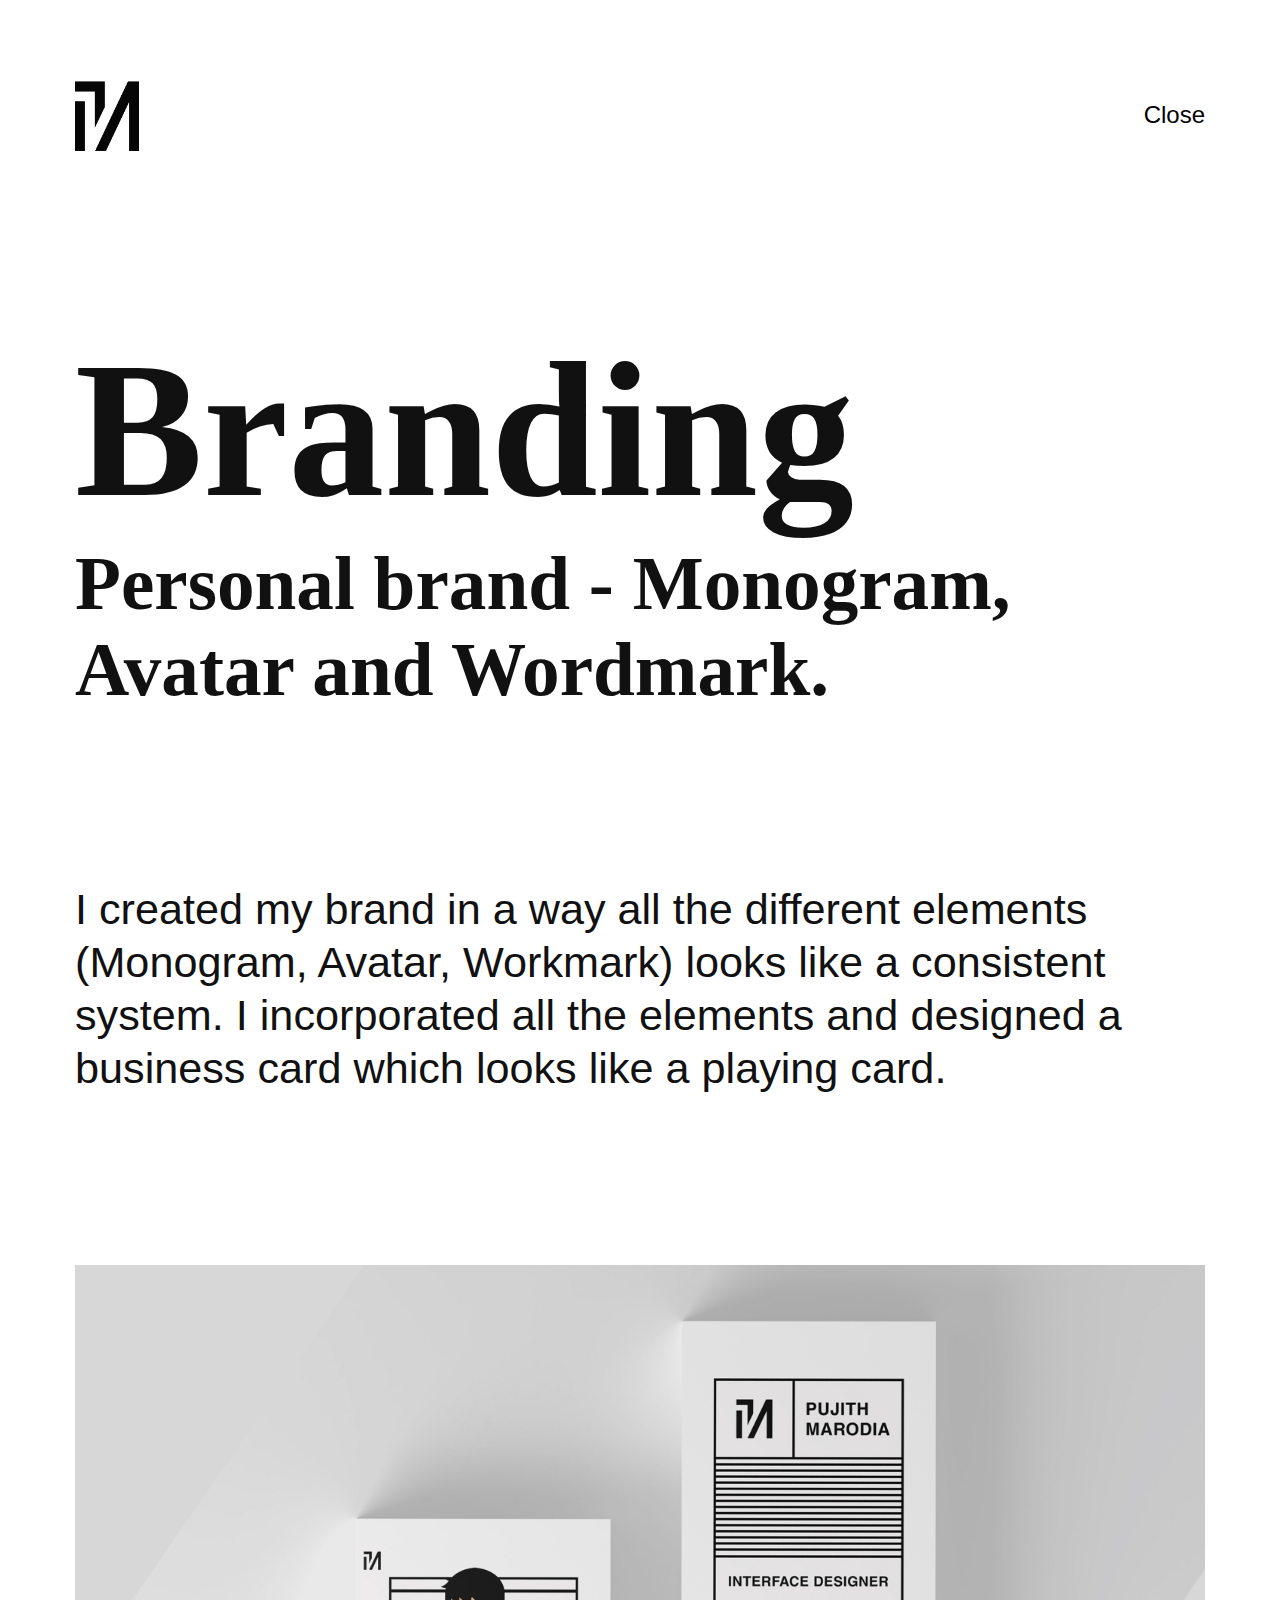
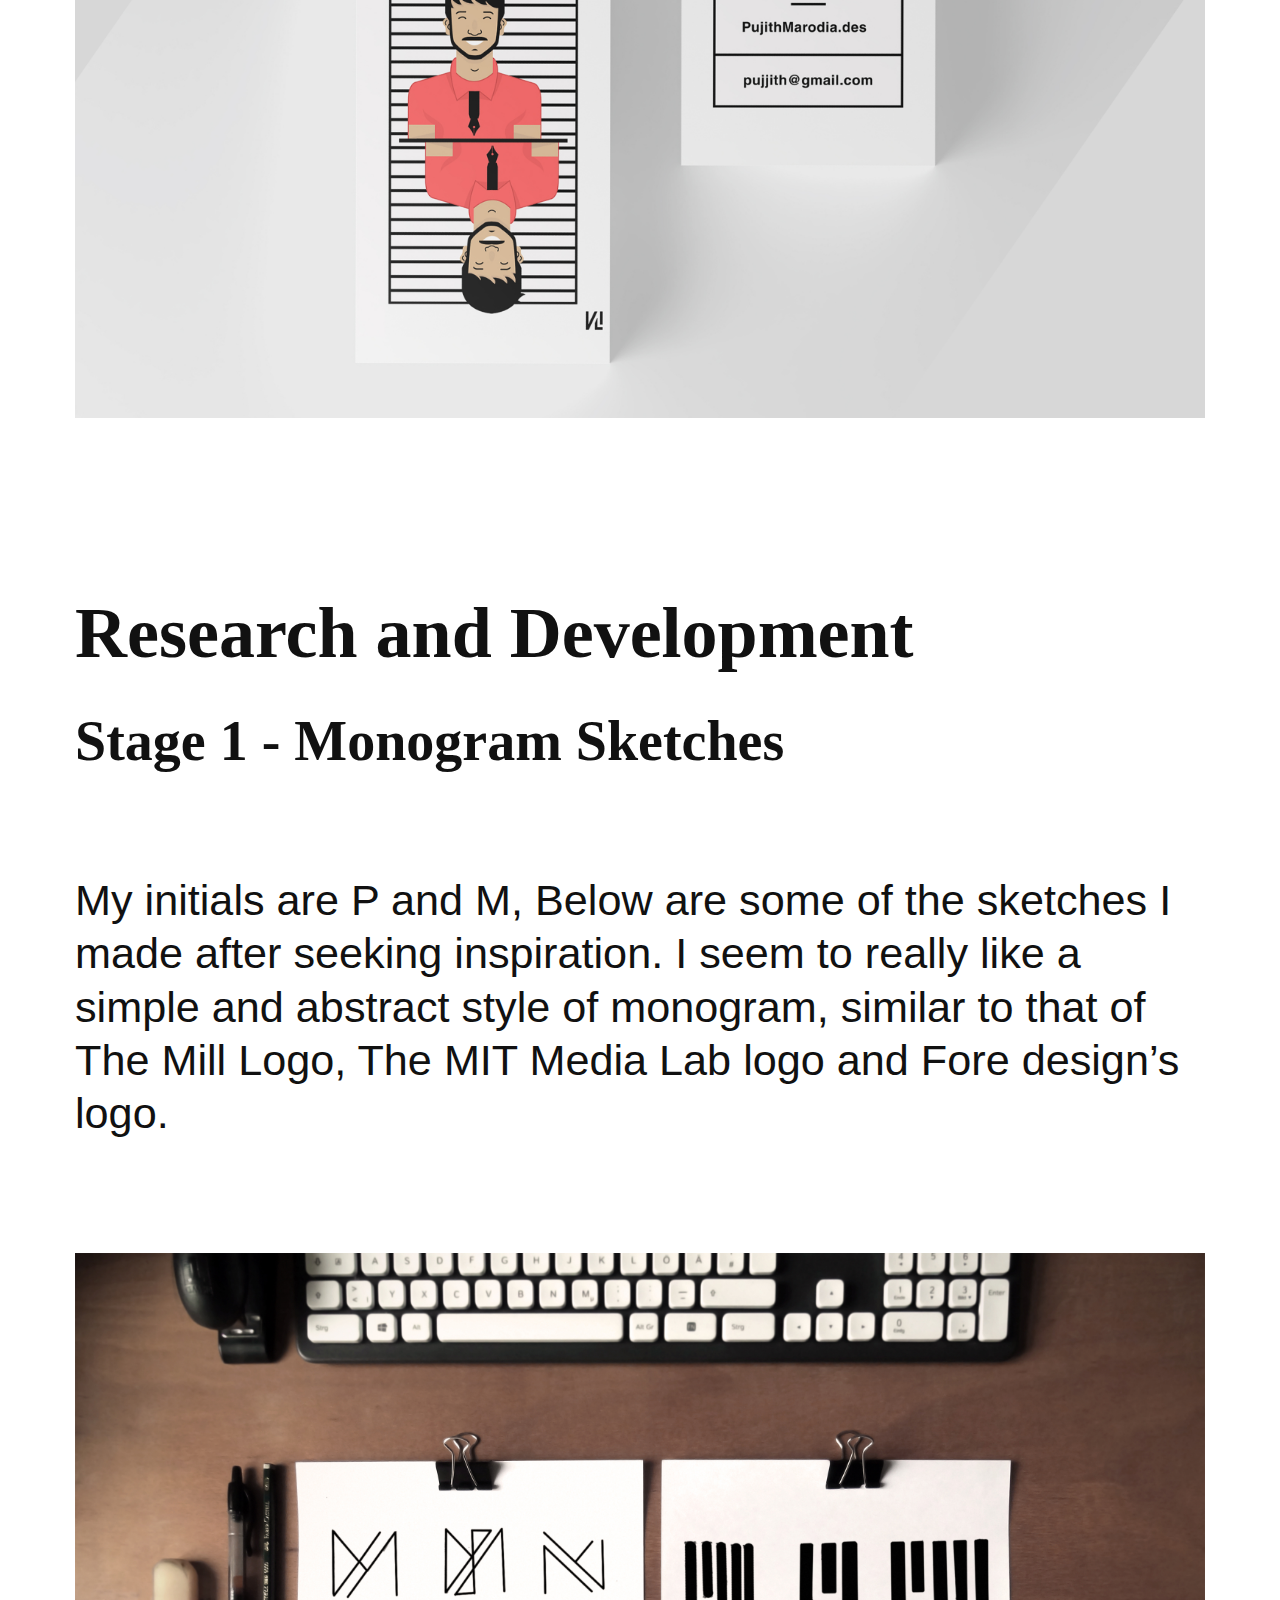
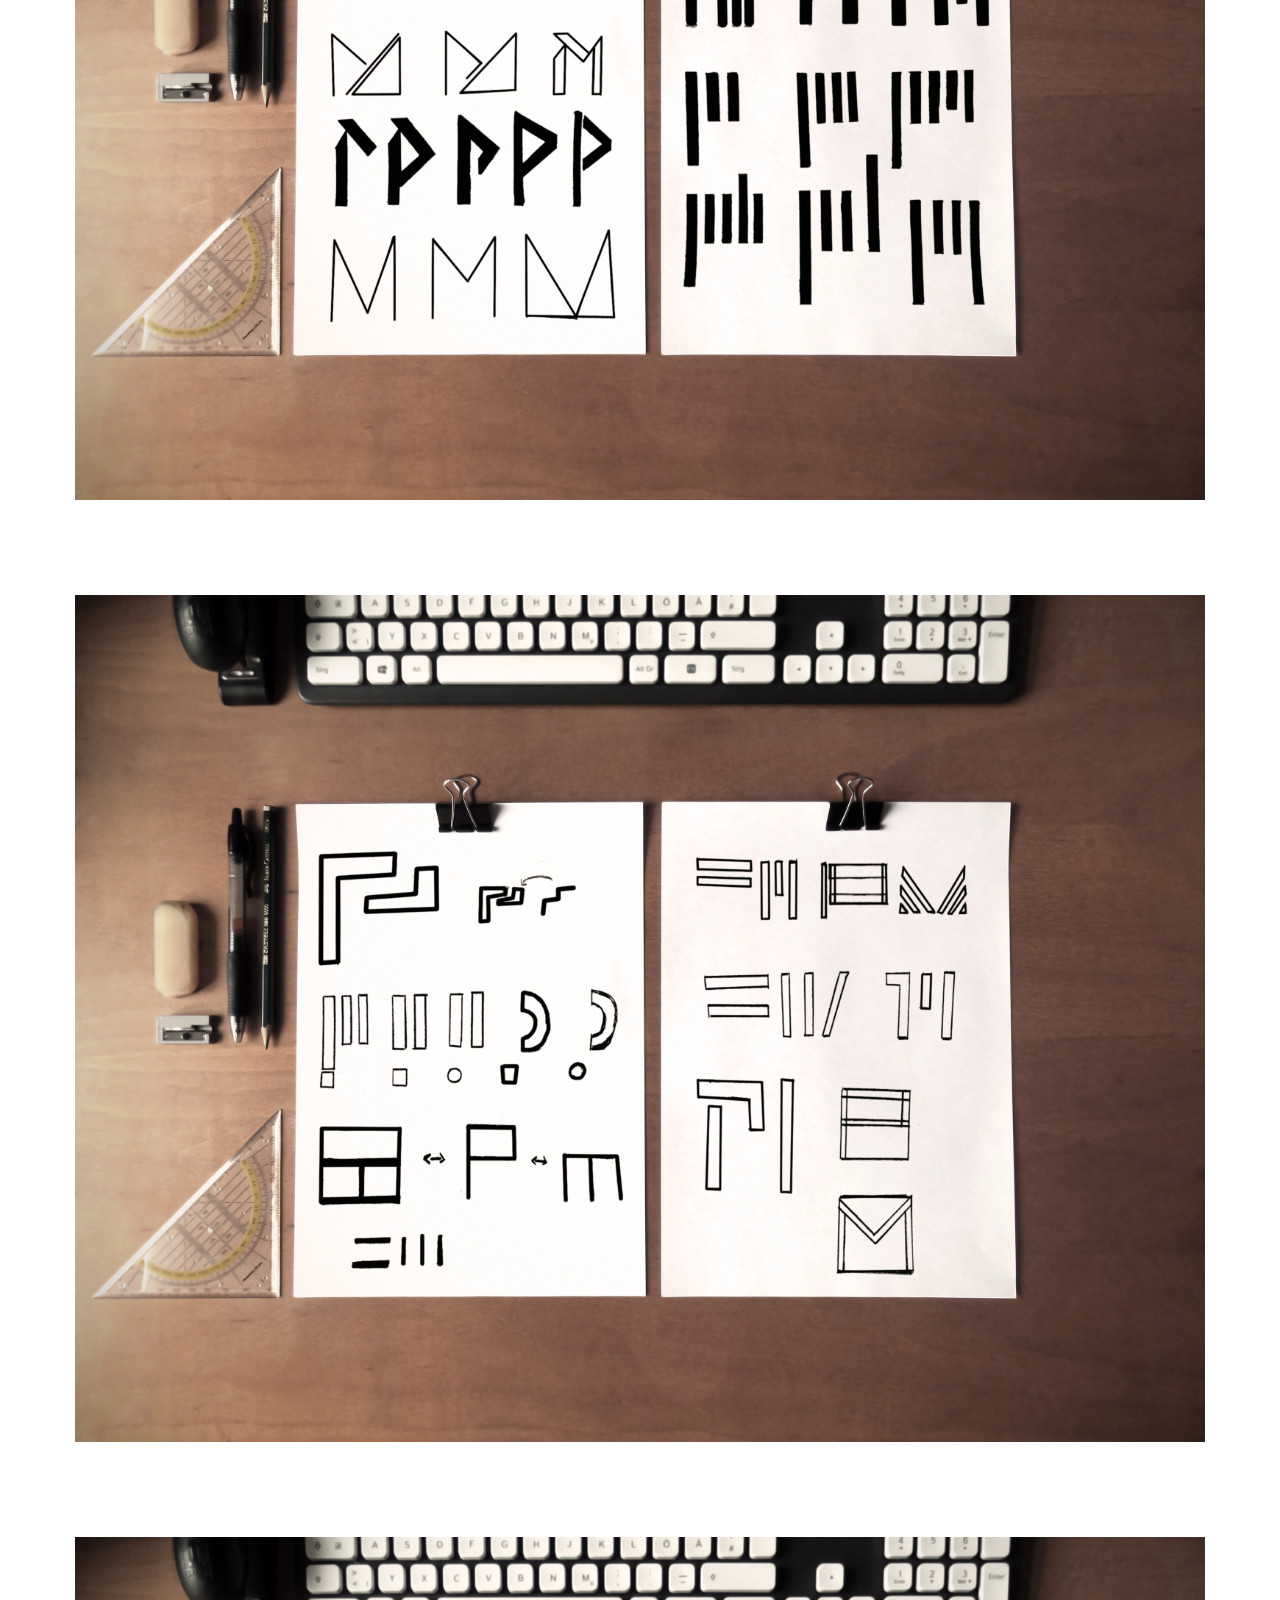
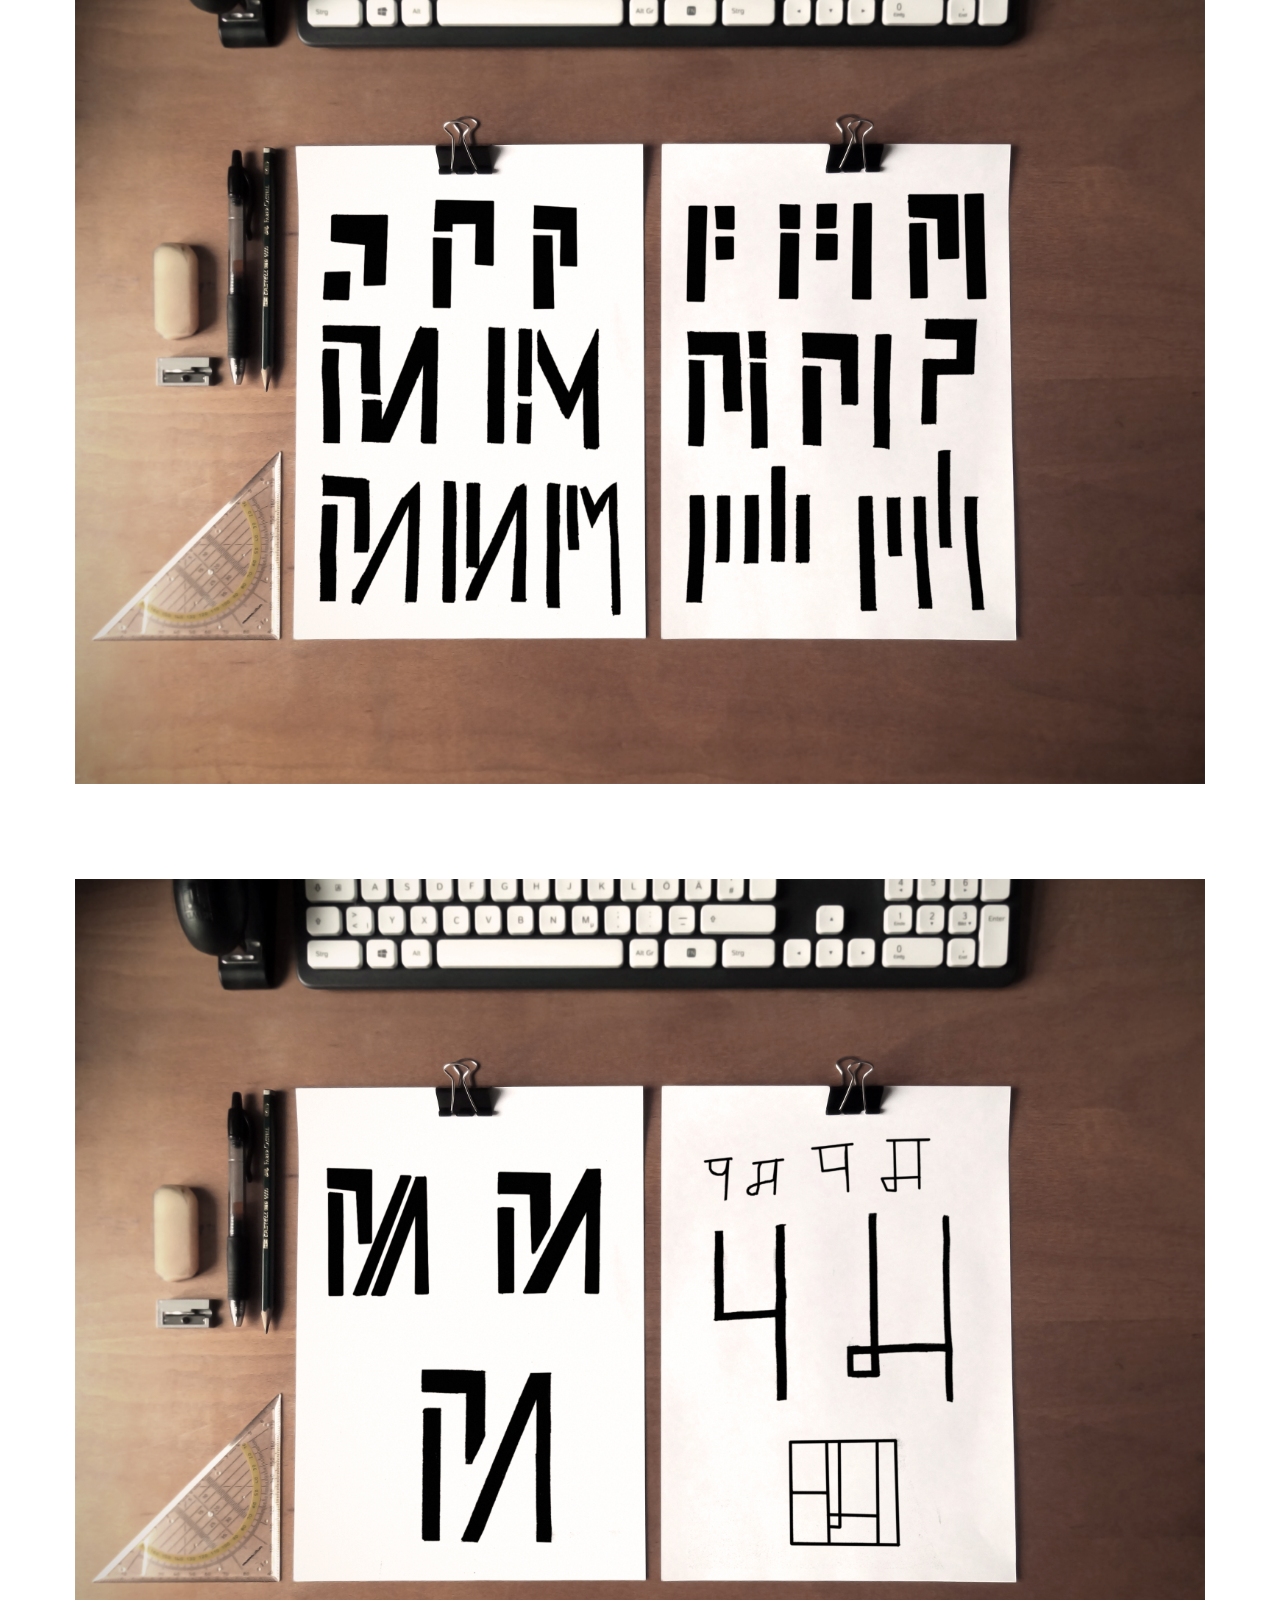
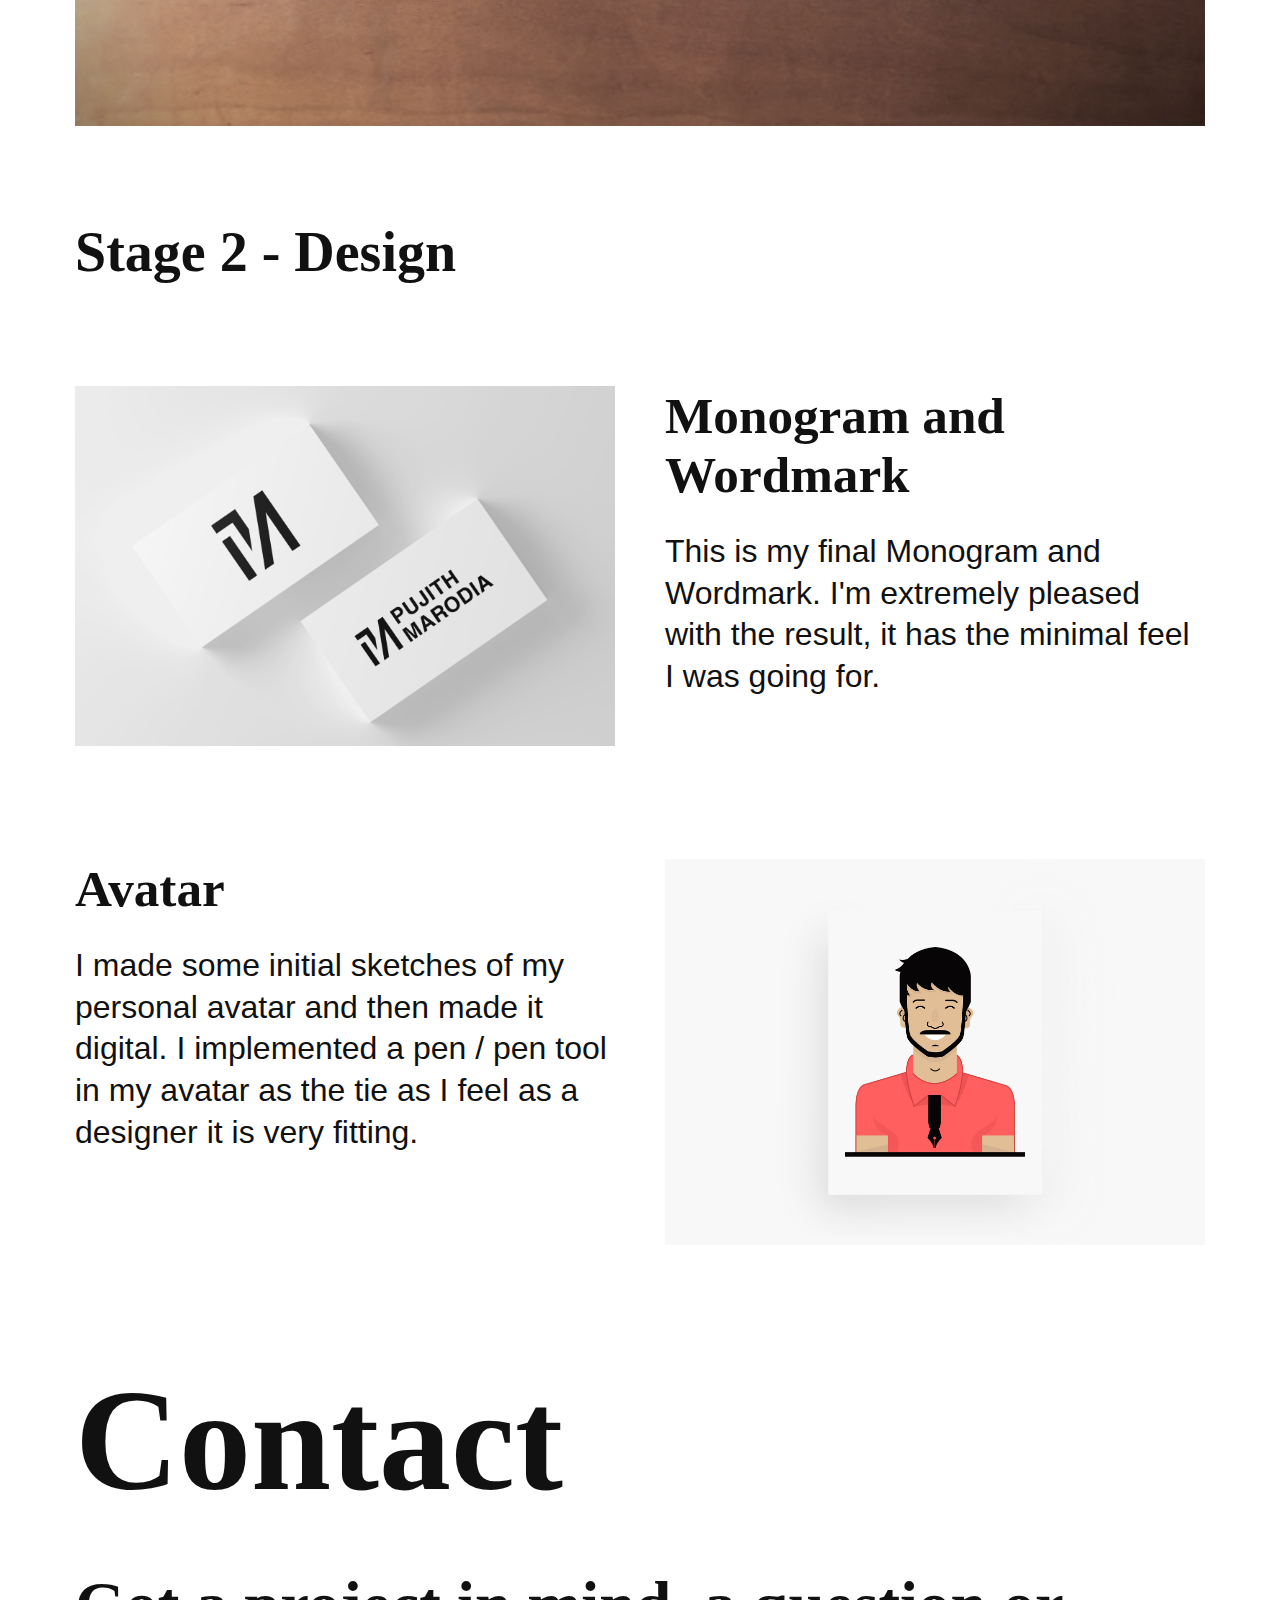
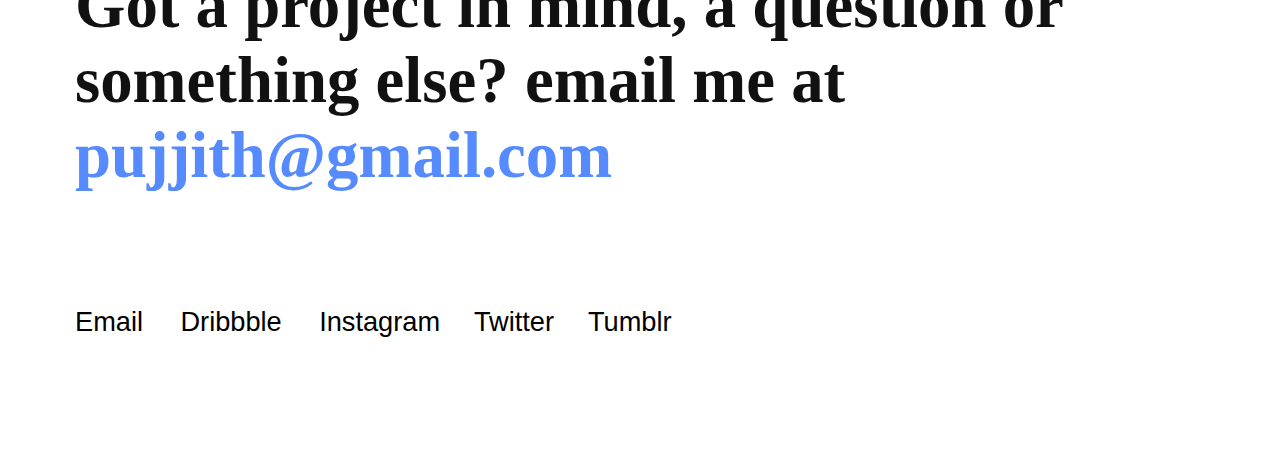
==== branding.html @ c7882553 "Add files via upload" ====
<!doctype html>
<html>
  <head>
   <link href="branding.css" rel="stylesheet" type="text/css">
   <meta name = "viewport" content= "width=device-width,intial-scale=1">
    <link href="https://fonts.googleapis.com/css?family=Playfair+Display" rel="stylesheet">
   <link href="https://fonts.googleapis.com/css?family=Open+Sans" rel="stylesheet">  
  </head>
<body>
 <header>
     
    <section>
              
 <nav>  
     
     <img class="logo" src=Monogram.png>
      
  <div class="navbar">
  <a href="Portfolio.html" title="Close">Close</a>
  </div> 
  </nav>
        
    </section>
     
</header>    

<section class= "Intro">
    
<div class="welcome">
<h1>Branding</h1>
<h2 class="bio">Personal brand - Monogram, Avatar and Wordmark.</h2>
</div>

<div class= "para">    
     
<p>I created my brand in a way all the different elements (Monogram, Avatar, Workmark) looks like a consistent system. I incorporated all the elements and designed a business card which looks like a playing card.</p>
</div>

<img class = display1 src="Visual%20mark1.jpg">     
    
</section>

<section>
    
<div class="heading">    
<h1>Research and Development</h1>
<h2>Stage 1 - Monogram Sketches</h2>    
</div>
    
<div class = "para2">
<p>My initials are P and M, Below are some of the sketches I made after seeking inspiration. I seem to really like a simple and abstract style of monogram, similar to that of The Mill Logo, The MIT Media Lab logo and Fore design’s logo.</p> 
</div>   
    
<img class="wireframe1" src="a1.jpg">
    
<img class="wireframe1" src="a2.jpg">
    
<img class="wireframe1" src="a3.jpg">
    
<img class="wireframe1" src="a4.jpg">    
    
</section>

<section>

<div class="heading">    
<h2>Stage 2 - Design</h2>    
</div>

<div class="design">
    
<img class="screen1" src="Monogram%20and%20wordmark.jpg">
    
<div class="content">    
<h2 class="contenth">Monogram and Wordmark</h2>    
<p class="para3">This is my final Monogram and Wordmark. I'm extremely pleased with the result, it has the minimal feel I was going for.</p> </div>     
</div>
    
<div class="design2">
        
<div class="content">    
<h2 class="contenth">Avatar</h2>    
<p class="para3">I made some initial sketches of my personal avatar and then made it digital. I implemented a pen / pen tool in my avatar as the tie as I feel as a designer it is very fitting.</p> </div>     
     
<img class="screen1" src="Avatar.jpg"> 
    
</div>
         
</section>
    
<section>
    
<div class="contact">  
<h1>Contact</h1>
</div>      

<div class="getintouch">   
<h2>Got a project in mind, a question or something else? email me at 
<span>pujjith@gmail.com</span></h2>
</div>
    
</section>
    
</body> 
  
<footer>
    <ul class="social"> 
                <li> <a href = "mailto:pujjith@gmail.com" target="_blank"> Email </a></li>
                <li> <a href = "https://dribbble.com/Pujith_Marodia" target="_blank"> Dribbble </a></li>
                <li> <a href = "https://www.instagram.com/pujithondesign/"target="_blank" > Instagram</a></li>
                <li> <a href = "https://twitter.com/pujithmarodia" target="_blank"> Twitter</a></li>
                <li> <a href = "https://pujithmarodia-blog.tumblr.com/" target="_blank"> Tumblr</a></li>
        
    </ul>
</footer>
    
    
</html>
---- branding.css ----
* {
    margin: 0;
    padding: 0;
}

body {
     margin: 0px 100px 0px 100px;
    
}

h1 {
    font-family: 'Playfair Display bold', serif;
    color: #111111;
       
}

h2 {  
    font-family: 'Playfair Display bold', serif;
    color: #111111;
}

h3 {
    font-family: 'Open Sans light', sans-serif;
    color: #111111;
}

p {
    font-family: 'Open Sans semi-bold', sans-serif;
    color: #111111;
}

a {
    font-family: 'Open Sans regular', sans-serif;
    color: #111111;
}

img.logo {
    
max-width: 3.7em;
height: auto;
    
}

.navbar {
    text-align: right;
    
}

nav a {
    text-decoration: none;
    color: black;
    font-size: 1.4em;
    margin-left: 35px;
}

nav a:hover {
    
    text-decoration:line-through;
    color: #d7d7d7;
}

.social a:hover {
    text-decoration:line-through;
    color: #d7d7d7;
}

nav {
    display: flex;
    align-items: center;
    justify-content:space-between;
    margin-top: 6%;
}

.welcome {
    margin-top: 10%;
    margin-bottom: 10%;
}

.welcome h1 {

    font-size: 14em;
    
}

.welcome h2 {

    font-size: 5.3em;
}

.para p{
    
font-size: 2.8em;
line-height: 1.23em;
margin-bottom: 13%;
    
}

.display1 {
    
    width: 100%;
    margin-bottom: 12%;
}

.heading {
    
    line-height: 6em;
    margin-bottom: 7%
}

.heading h1 {
    
    font-size: 5.3em;
}

.heading h2 {
    
    font-size: 3.5em;
}

.para2 p{
    
font-size: 2.8em;
line-height: 1.23em;
margin-bottom: 10%;
    
}

.wireframe1 {
    
   width: 100%;
   margin-bottom: 8%; 
    
}

.design {
    
    display: grid;
    grid-template-columns: 1fr 1fr;
    grid-column-gap: 50px;
    margin-bottom: 10%;
}

.para3 {
    
font-size: 2em;
line-height: 1.23em;
    
}

.screen1 {
    width: 100%;
}

.contenth {
    
    font-size: 2.5em;
    margin-bottom: 5%;
}

.design2 {
    
    display: grid;
    grid-template-columns: 1fr 1fr;
    grid-column-gap: 50px;
    margin-bottom: 10%; 
}

.design3 {
    
    display: grid;
    grid-template-columns: 1fr 1fr;
    grid-column-gap: 50px;
    margin-bottom: 10%; 
}

.design4 {
    
    display: grid;
    grid-template-columns: 1fr 1fr;
    grid-column-gap: 50px;
    margin-bottom: 10%; 
}



video {
width: 160%;
margin-left: -30%;    
}

.video1 {
    overflow: hidden;
    width: 55%;
    margin: auto;
    margin-bottom: 8%;
}

.contact{
    
    font-size: 3.5em;
    margin-bottom: 3%;
}

.getintouch {
    font-size: 2.5em;
    margin-bottom: 5%;
}

span {
    color: #558bff;
}

footer li {
    display: inline;
}

li a {
    text-decoration: none;
    color: black;
    margin-right: 2em;
    font-size: 1.7em;  
}

footer {
    margin-bottom: 10%
}

@media (max-width: 600px) {
    
body {
        margin: 0px 30px 0px 30px;
    }
    
img.logo {
    
max-width: 2em;
height: auto;
    
}

.navbar {
    text-align: right;
    
}

nav a {
    text-decoration: none;
    color: black;
    font-size: .9em;
    margin-left: 1.1em;
}

nav {
    display: flex;
    align-items: center;
    justify-content:space-between;
    margin-top: 12%;
}

.welcome {
    margin-top: 20%;
    margin-bottom: 10%;
}

.welcome h1 {

    font-size: 4.7em;
    
}

.welcome h2 {

    font-size: 2.5em;
}

.para p{
    
font-size: 1.5em;
line-height: 1.23em;
margin-bottom: 15%;
    
}

.display1 {
    
    width: 100%;
    margin-bottom: 12%;
}

.heading {
    
    line-height: normal;
    margin-bottom: 7%    
}

.heading h1 {
    
    font-size: 2.5em;
    line-height: normal;
    margin-bottom: 5%;
}

.heading h2 {
    
    font-size: 2em;
}

.para2 p{
    
font-size: 1.5em;
line-height: 1.23em;
margin-bottom: 10%;
    
}

.wireframe1 {
    
   width: 100%;
   margin-bottom: 8%; 
    
}

.design {
    
    display: grid;
    grid-template-columns: 1fr 1fr;
    grid-column-gap: 30px;
    margin-bottom: 10%;
}

.para3 {
    
font-size: .8em;
line-height: 1.23em;
    
}

.screen1 {
    width: 100%;
}

.contenth {
    
    font-size: 1.5em;
    margin-bottom: 5%;
}

.design2 {
    
    display: grid;
    grid-template-columns: 1fr 1fr;
    grid-column-gap: 30px;
    margin-bottom: 10%; 
}

.design3 {
    
    display: grid;
    grid-template-columns: 1fr 1fr;
    grid-column-gap: 30px;
    margin-bottom: 10%; 
}

.design4 {
    
    display: grid;
    grid-template-columns: 1fr 1fr;
    grid-column-gap: 30px;
    margin-bottom: 10%; 
}



video {
width: 160%;
margin-left: -30%;    
}

.video1 {
    overflow: hidden;
    width: 55%;
    margin: auto;
    margin-bottom: 8%;
}

.contact{
    
    font-size: 2em;
    margin-bottom: 3%;
}

.getintouch {
    font-size: 1.5em;
    margin-bottom: 10%;
}

span {
    color: #558bff;
}

footer li {
    display: inline;
}

li a {
    text-decoration: none;
    color: black;
    margin-right: .6em;
    font-size: 1em;  
}

footer {
    margin-bottom: 12%
}
    
}

@media (min-width: 600px) {
    
body {
        margin: 0px 30px 0px 30px;
    }
    
img.logo {
    
max-width: 3.2em;
height: auto;
    
}

.navbar {
    text-align: right;
    
}

nav a {
    text-decoration: none;
    color: black;
    font-size: 1.2em;
    margin-left: 1.1em;
}

nav {
    display: flex;
    align-items: center;
    justify-content:space-between;
    margin-top: 12%;
}

.welcome {
    margin-top: 20%;
    margin-bottom: 20%;
}

.welcome h1 {

    font-size: 7em;
    
}

.welcome h2 {

    font-size: 3.5em;
}

.para p{
    
font-size: 2em;
line-height: 1.23em;
margin-bottom: 20%;
    
}

.display1 {
    
    width: 100%;
    margin-bottom: 15%;
}

.heading {
    
    line-height: normal;
    margin-bottom: 9%    
}

.heading h1 {
    
    font-size: 3.5em;
    line-height: normal;
    margin-bottom: 4%;
}

.heading h2 {
    
    font-size: 2.5em;
}

.para2 p{
    
font-size: 2em;
line-height: 1.23em;
margin-bottom: 10%;
    
}

.wireframe1 {
    
   width: 100%;
   margin-bottom: 8%; 
    
}

.design {
    
    display: grid;
    grid-template-columns: 1fr 1fr;
    grid-column-gap: 30px;
    margin-bottom: 10%;
}

.para3 {
    
font-size: 1.3em;
line-height: 1.3em;
    
}

.screen1 {
    width: 100%;
}

.contenth {
    
    font-size: 2.3em;
    margin-bottom: 5%;
}

.design2 {
    
    display: grid;
    grid-template-columns: 1fr 1fr;
    grid-column-gap: 30px;
    margin-bottom: 10%; 
}

.design3 {
    
    display: grid;
    grid-template-columns: 1fr 1fr;
    grid-column-gap: 30px;
    margin-bottom: 10%; 
}

.design4 {
    
    display: grid;
    grid-template-columns: 1fr 1fr;
    grid-column-gap: 30px;
    margin-bottom: 10%; 
}



video {
width: 160%;
margin-left: -30%;    
}

.video1 {
    overflow: hidden;
    width: 55%;
    margin: auto;
    margin-bottom: 8%;
}

.contact{
    
    font-size: 3.5em;
    margin-bottom: 4%;
}

.getintouch {
    font-size: 1.8em;
    margin-bottom: 10%;
}

span {
    color: #558bff;
}

footer li {
    display: inline;
}

li a {
    text-decoration: none;
    color: black;
    margin-right: 1em;
    font-size: 1.2em;  
}

footer {
    margin-bottom: 12%
}
    
}



@media (min-width: 768px) {
    
body {
        margin: 0px 50px 0px 50px;
    }
    
img.logo {
    
max-width: 3.6em;
height: auto;
    
}

.navbar {
    text-align: right;
    
}

nav a {
    text-decoration: none;
    color: black;
    font-size: 1.3em;
    margin-left: 1.1em;
}

nav {
    display: flex;
    align-items: center;
    justify-content:space-between;
    margin-top: 12%;
}

.welcome {
    margin-top: 17%;
    margin-bottom: 17%;
}

.welcome h1 {

    font-size: 9em;
    
}

.welcome h2 {

    font-size: 4em;
}

.para p{
    
font-size: 2.3em;
line-height: 1.23em;
margin-bottom: 17%;
    
}

.display1 {
    
    width: 100%;
    margin-bottom: 15%;
}

.heading {
    
    line-height: normal;
    margin-bottom: 9%    
}

.heading h1 {
    
    font-size: 4em;
    line-height: normal;
    margin-bottom: 4%;
}

.heading h2 {
    
    font-size: 3em;
}

.para2 p{
    
font-size: 2.3em;
line-height: 1.23em;
margin-bottom: 10%;
    
}

.wireframe1 {
    
   width: 100%;
   margin-bottom: 8%; 
    
}

.design {
    
    display: grid;
    grid-template-columns: 1fr 1fr;
    grid-column-gap: 40px;
    margin-bottom: 10%;
}

.para3 {
    
font-size: 1.6em;
line-height: 1.3em;
    
}

.screen1 {
    width: 100%;
}

.contenth {
    
    font-size: 2.6em;
    margin-bottom: 5%;
}

.design2 {
    
    display: grid;
    grid-template-columns: 1fr 1fr;
    grid-column-gap: 40px;
    margin-bottom: 10%; 
}

.design3 {
    
    display: grid;
    grid-template-columns: 1fr 1fr;
    grid-column-gap: 40px;
    margin-bottom: 10%; 
}

.design4 {
    
    display: grid;
    grid-template-columns: 1fr 1fr;
    grid-column-gap: 40px;
    margin-bottom: 10%; 
}



video {
width: 160%;
margin-left: -30%;    
}

.video1 {
    overflow: hidden;
    width: 55%;
    margin: auto;
    margin-bottom: 8%;
}

.contact{
    
    font-size: 4em;
    margin-bottom: 4%;
}

.getintouch {
    font-size: 2.3em;
    margin-bottom: 10%;
}

span {
    color: #558bff;
}

footer li {
    display: inline;
}

li a {
    text-decoration: none;
    color: black;
    margin-right: 1.3em;
    font-size: 1.5em;  
}

footer {
    margin-bottom: 12%
}
    
}

@media (min-width: 900px) {
    
body {
        margin: 0px 65px 0px 65px;
    }
    
img.logo {
    
max-width: 4em;
height: auto;
    
}

.navbar {
    text-align: right;
    
}

nav a {
    text-decoration: none;
    color: black;
    font-size: 1.5em;
    margin-left: 1.3em;
}

nav {
    display: flex;
    align-items: center;
    justify-content:space-between;
    margin-top: 10%;
}

.welcome {
    margin-top: 17%;
    margin-bottom: 17%;
}

.welcome h1 {

    font-size: 10.6em;
    
}

.welcome h2 {

    font-size: 4.2em;
}

.para p{
    
font-size: 2.5em;
line-height: 1.23em;
margin-bottom: 17%;
    
}

.display1 {
    
    width: 100%;
    margin-bottom: 15%;
}

.heading {
    
    line-height: normal;
    margin-bottom: 9%    
}

.heading h1 {
    
    font-size: 4em;
    line-height: normal;
    margin-bottom: 4%;
}

.heading h2 {
    
    font-size: 3.1em;
}

.para2 p{
    
font-size: 2.5em;
line-height: 1.23em;
margin-bottom: 10%;
    
}

.wireframe1 {
    
   width: 100%;
   margin-bottom: 8%; 
    
}

.design {
    
    display: grid;
    grid-template-columns: 1fr 1fr;
    grid-column-gap: 40px;
    margin-bottom: 10%;
}

.para3 {
    
font-size: 1.8em;
line-height: 1.3em;
    
}

.screen1 {
    width: 100%;
}

.contenth {
    
    font-size: 2.8em;
    margin-bottom: 5%;
}

.design2 {
    
    display: grid;
    grid-template-columns: 1fr 1fr;
    grid-column-gap: 40px;
    margin-bottom: 10%; 
}

.design3 {
    
    display: grid;
    grid-template-columns: 1fr 1fr;
    grid-column-gap: 40px;
    margin-bottom: 10%; 
}

.design4 {
    
    display: grid;
    grid-template-columns: 1fr 1fr;
    grid-column-gap: 40px;
    margin-bottom: 10%; 
}



video {
width: 160%;
margin-left: -30%;    
}

.video1 {
    overflow: hidden;
    width: 55%;
    margin: auto;
    margin-bottom: 8%;
}

.contact{
    
    font-size: 4.2em;
    margin-bottom: 4%;
}

.getintouch {
    font-size: 2.5em;
    margin-bottom: 10%;
}

span {
    color: #558bff;
}

footer li {
    display: inline;
}

li a {
    text-decoration: none;
    color: black;
    margin-right: 1.1em;
    font-size: 1.6em;  
}

footer {
    margin-bottom: 12%
}
    
}

@media (min-width: 1080px) {
    
body {
        margin: 0px 75px 0px 75px;
    }
    
img.logo {
    
max-width: 4em;
height: auto;
    
}

.navbar {
    text-align: right;
    
}

nav a {
    text-decoration: none;
    color: black;
    font-size: 1.5em;
    margin-left: 1.3em;
}

nav {
    display: flex;
    align-items: center;
    justify-content:space-between;
    margin-top: 7%;
}

.welcome {
    margin-top: 15%;
    margin-bottom: 15%;
}

.welcome h1 {

    font-size: 12em;
    
}

.welcome h2 {

    font-size: 4.7em;
}

.para p{
    
font-size: 2.7em;
line-height: 1.23em;
margin-bottom: 15%;
    
}

.display1 {
    
    width: 100%;
    margin-bottom: 15%;
}

.heading {
    
    line-height: normal;
    margin-bottom: 9%    
}

.heading h1 {
    
    font-size: 4.5em;
    line-height: normal;
    margin-bottom: 3%;
}

.heading h2 {
    
    font-size: 3.5em;
}

.para2 p{
    
font-size: 2.7em;
line-height: 1.23em;
margin-bottom: 10%;
    
}

.wireframe1 {
    
   width: 100%;
   margin-bottom: 8%; 
    
}

.design {
    
    display: grid;
    grid-template-columns: 1fr 1fr;
    grid-column-gap: 50px;
    margin-bottom: 10%;
}

.para3 {
    
font-size: 2em;
line-height: 1.3em;
    
}

.screen1 {
    width: 100%;
}

.contenth {
    
    font-size: 3.2em;
    margin-bottom: 5%;
}

.design2 {
    
    display: grid;
    grid-template-columns: 1fr 1fr;
    grid-column-gap: 50px;
    margin-bottom: 10%; 
}

.design3 {
    
    display: grid;
    grid-template-columns: 1fr 1fr;
    grid-column-gap: 50px;
    margin-bottom: 10%; 
}

.design4 {
    
    display: grid;
    grid-template-columns: 1fr 1fr;
    grid-column-gap: 50px;
    margin-bottom: 10%; 
}



video {
width: 160%;
margin-left: -30%;    
}

.video1 {
    overflow: hidden;
    width: 55%;
    margin: auto;
    margin-bottom: 8%;
}

.contact{
    
    font-size: 4.5em;
    margin-bottom: 4%;
}

.getintouch {
    font-size: 2.7em;
    margin-bottom: 10%;
}

span {
    color: #558bff;
}

footer li {
    display: inline;
}

li a {
    text-decoration: none;
    color: black;
    margin-right: 1.1em;
    font-size: 1.7em;  
}

footer {
    margin-bottom: 12%
}
    
}

@media (min-width: 1366px) {
    
body {
        margin: 0px 100px 0px 100px;
    }
    
img.logo {
    
max-width: 4em;
height: auto;
    
}

.navbar {
    text-align: right;
    
}

nav a {
    text-decoration: none;
    color: black;
    font-size: 1.5em;
    margin-left: 1.3em;
}

nav {
    display: flex;
    align-items: center;
    justify-content:space-between;
    margin-top: 7%;
}

.welcome {
    margin-top: 15%;
    margin-bottom: 15%;
}

.welcome h1 {

    font-size: 14em;
    
}

.welcome h2 {

    font-size: 5.3em;
}

.para p{
    
font-size: 3em;
line-height: 1.23em;
margin-bottom: 15%;
    
}

.display1 {
    
    width: 100%;
    margin-bottom: 13%;
}

.heading {
    
    line-height: normal;
    margin-bottom: 8%    
}

.heading h1 {
    
    font-size: 5.3em;
    line-height: normal;
    margin-bottom: 2%;
}

.heading h2 {
    
    font-size: 3.5em;
}

.para2 p{
    
font-size: 3em;
line-height: 1.23em;
margin-bottom: 10%;
    
}

.wireframe1 {
    
   width: 100%;
   margin-bottom: 8%; 
    
}

.design {
    
    display: grid;
    grid-template-columns: 1fr 1fr;
    grid-column-gap: 50px;
    margin-bottom: 10%;
}

.para3 {
    
font-size: 2.2em;
line-height: 1.2em;
    
}

.screen1 {
    width: 100%;
}

.contenth {
    
    font-size: 3.3em;
    margin-bottom: 5%;
}

.design2 {
    
    display: grid;
    grid-template-columns: 1fr 1fr;
    grid-column-gap: 50px;
    margin-bottom: 10%; 
}

.design3 {
    
    display: grid;
    grid-template-columns: 1fr 1fr;
    grid-column-gap: 50px;
    margin-bottom: 10%; 
}

.design4 {
    
    display: grid;
    grid-template-columns: 1fr 1fr;
    grid-column-gap: 50px;
    margin-bottom: 10%; 
}



video {
width: 160%;
margin-left: -30%;    
}

.video1 {
    overflow: hidden;
    width: 55%;
    margin: auto;
    margin-bottom: 8%;
}

.contact{
    
    font-size: 5.3em;
    margin-bottom: 4%;
}

.getintouch {
    font-size: 3em;
    margin-bottom: 10%;
}

span {
    color: #558bff;
}

footer li {
    display: inline;
}

li a {
    text-decoration: none;
    color: black;
    margin-right: 1.1em;
    font-size: 1.8em;  
}

footer {
    margin-bottom: 12%
}
    
}

@media (min-width: 1600px) {
    
body {
        margin: 0px 110px 0px 110px;
    }
    
img.logo {
    
max-width: 4.5em;
height: auto;
    
}

.navbar {
    text-align: right;
    
}

nav a {
    text-decoration: none;
    color: black;
    font-size: 2.1em;
    margin-left: 1.3em;
}

nav {
    display: flex;
    align-items: center;
    justify-content:space-between;
    margin-top: 8%;
}

.welcome {
    margin-top: 15%;
    margin-bottom: 15%;
}

.welcome h1 {

    font-size: 15em;
    
}

.welcome h2 {

    font-size: 5.5em;
}

.para p{
    
font-size: 3.2em;
line-height: 1.23em;
margin-bottom: 15%;
    
}

.display1 {
    
    width: 100%;
    margin-bottom: 13%;
}

.heading {
    
    line-height: normal;
    margin-bottom: 8%    
}

.heading h1 {
    
    font-size: 5.5em;
    line-height: normal;
    margin-bottom: 2%;
}

.heading h2 {
    
    font-size: 3.7em;
}

.para2 p{
    
font-size: 3.2em;
line-height: 1.23em;
margin-bottom: 10%;
    
}

.wireframe1 {
    
   width: 100%;
   margin-bottom: 8%; 
    
}

.design {
    
    display: grid;
    grid-template-columns: 1fr 1fr;
    grid-column-gap: 50px;
    margin-bottom: 10%;
}

.para3 {
    
font-size: 2.5em;
line-height: 1.2em;
    
}

.screen1 {
    width: 100%;
}

.contenth {
    
    font-size: 3.5em;
    margin-bottom: 5%;
}

.design2 {
    
    display: grid;
    grid-template-columns: 1fr 1fr;
    grid-column-gap: 50px;
    margin-bottom: 10%; 
}

.design3 {
    
    display: grid;
    grid-template-columns: 1fr 1fr;
    grid-column-gap: 50px;
    margin-bottom: 10%; 
}

.design4 {
    
    display: grid;
    grid-template-columns: 1fr 1fr;
    grid-column-gap: 50px;
    margin-bottom: 10%; 
}



video {
width: 160%;
margin-left: -30%;    
}

.video1 {
    overflow: hidden;
    width: 55%;
    margin: auto;
    margin-bottom: 8%;
}

.contact{
    
    font-size: 5.5em;
    margin-bottom: 4%;
}

.getintouch {
    font-size: 3.7em;
    margin-bottom: 10%;
}

span {
    color: #558bff;
}

footer li {
    display: inline;
}

li a {
    text-decoration: none;
    color: black;
    margin-right: 1.3em;
    font-size: 2.1em;  
}

footer {
    margin-bottom: 12%
}
    
}
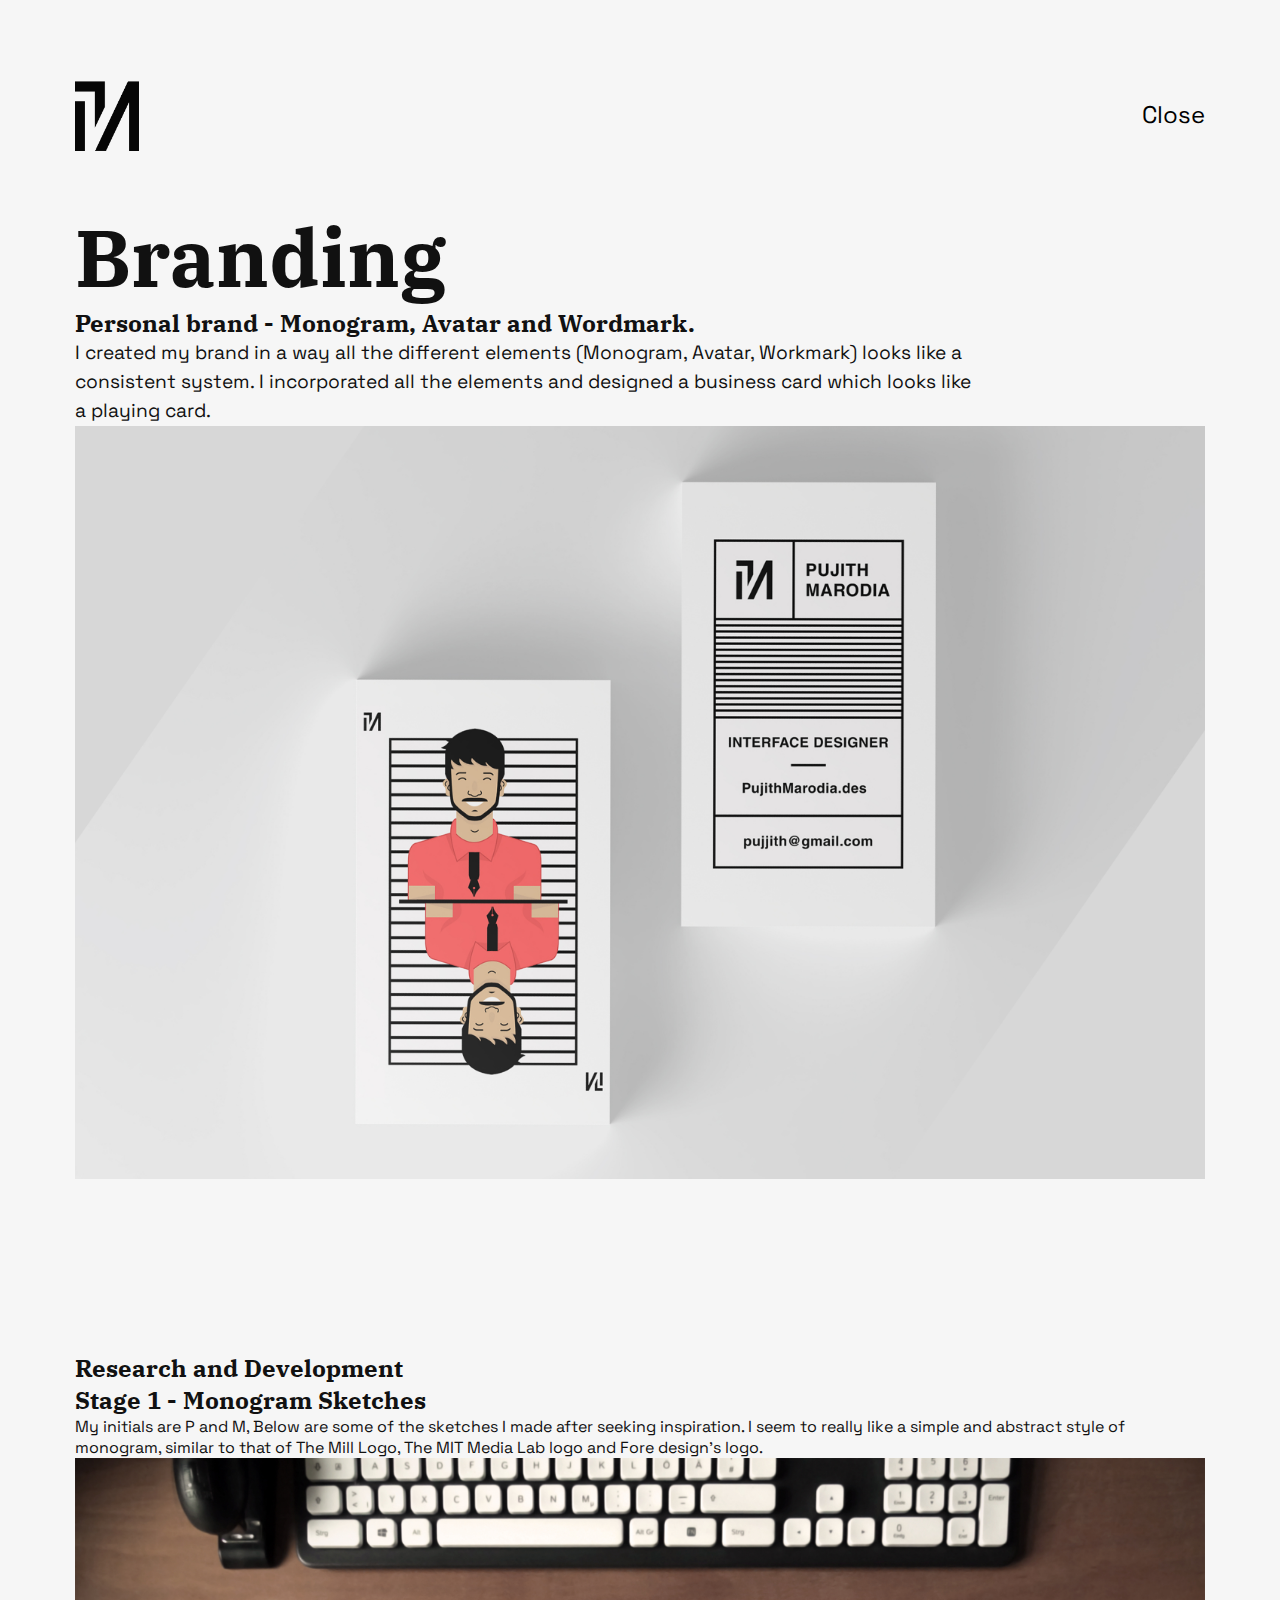
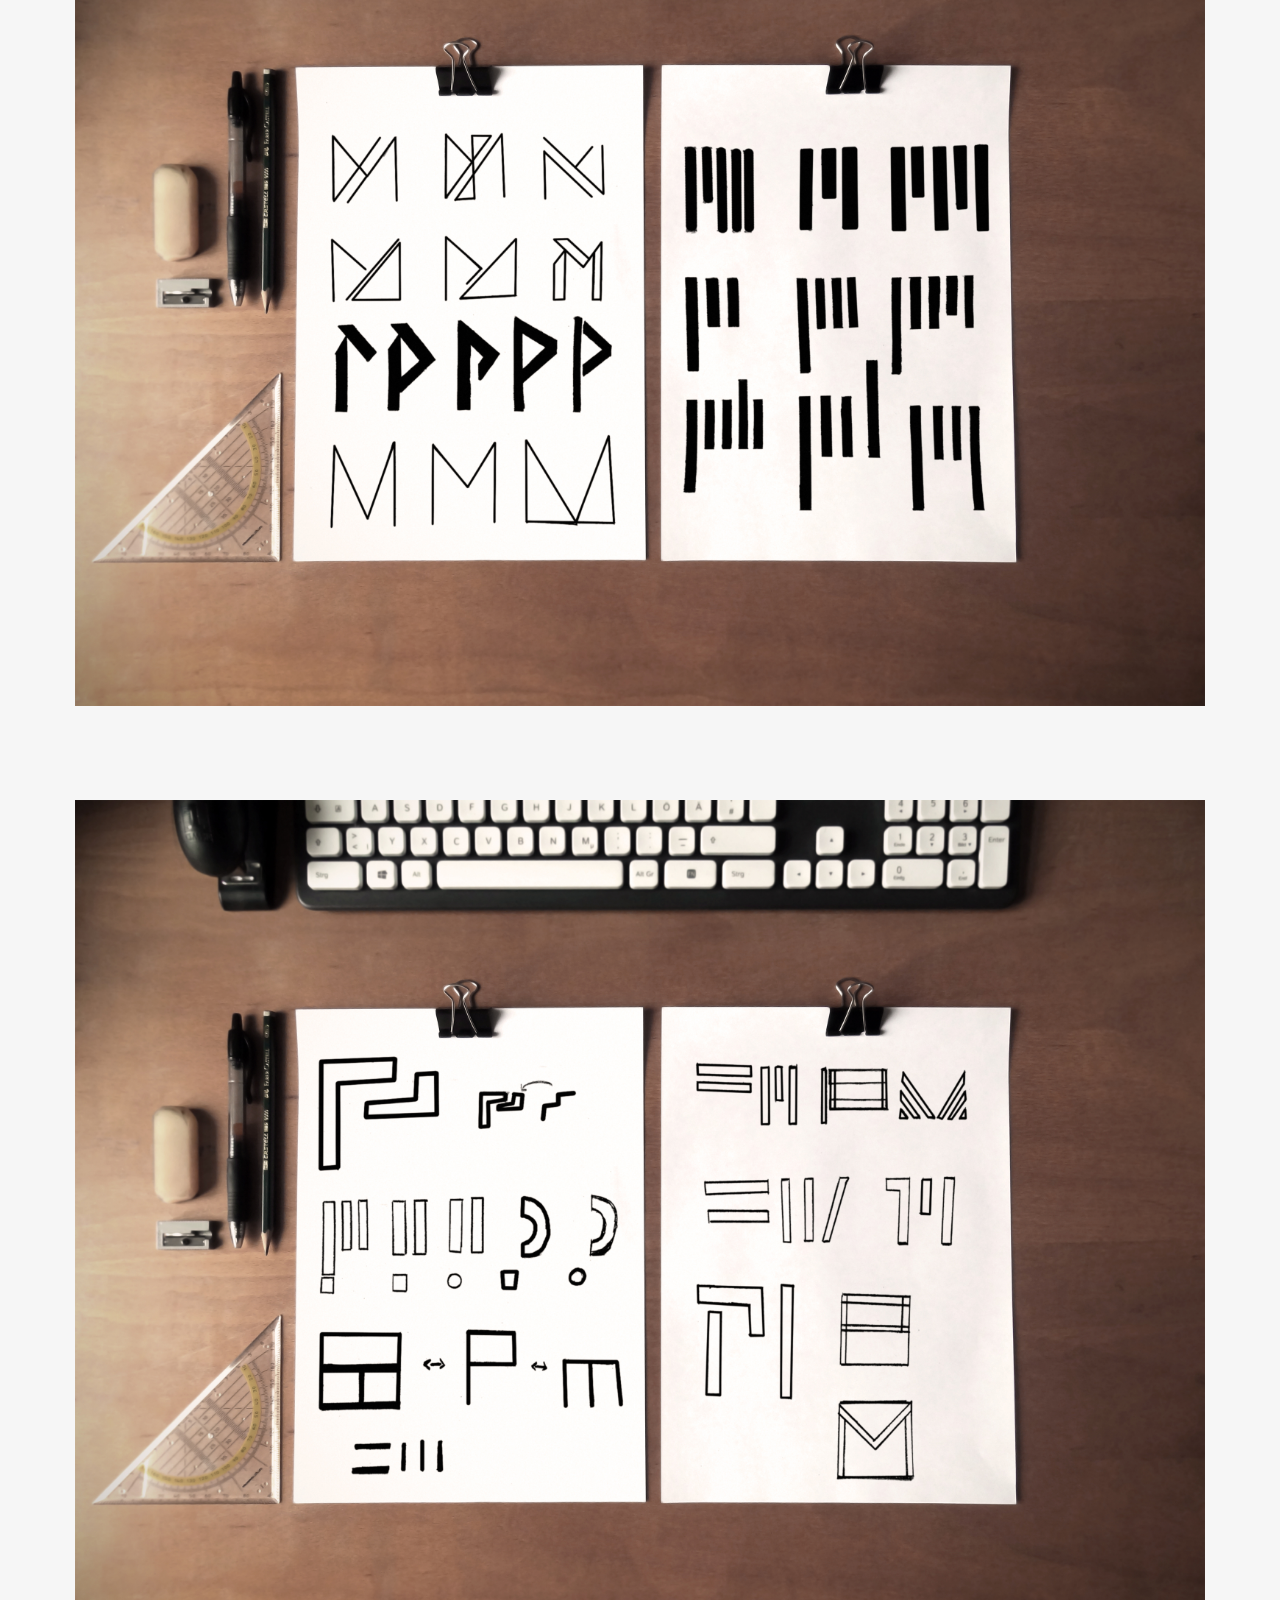
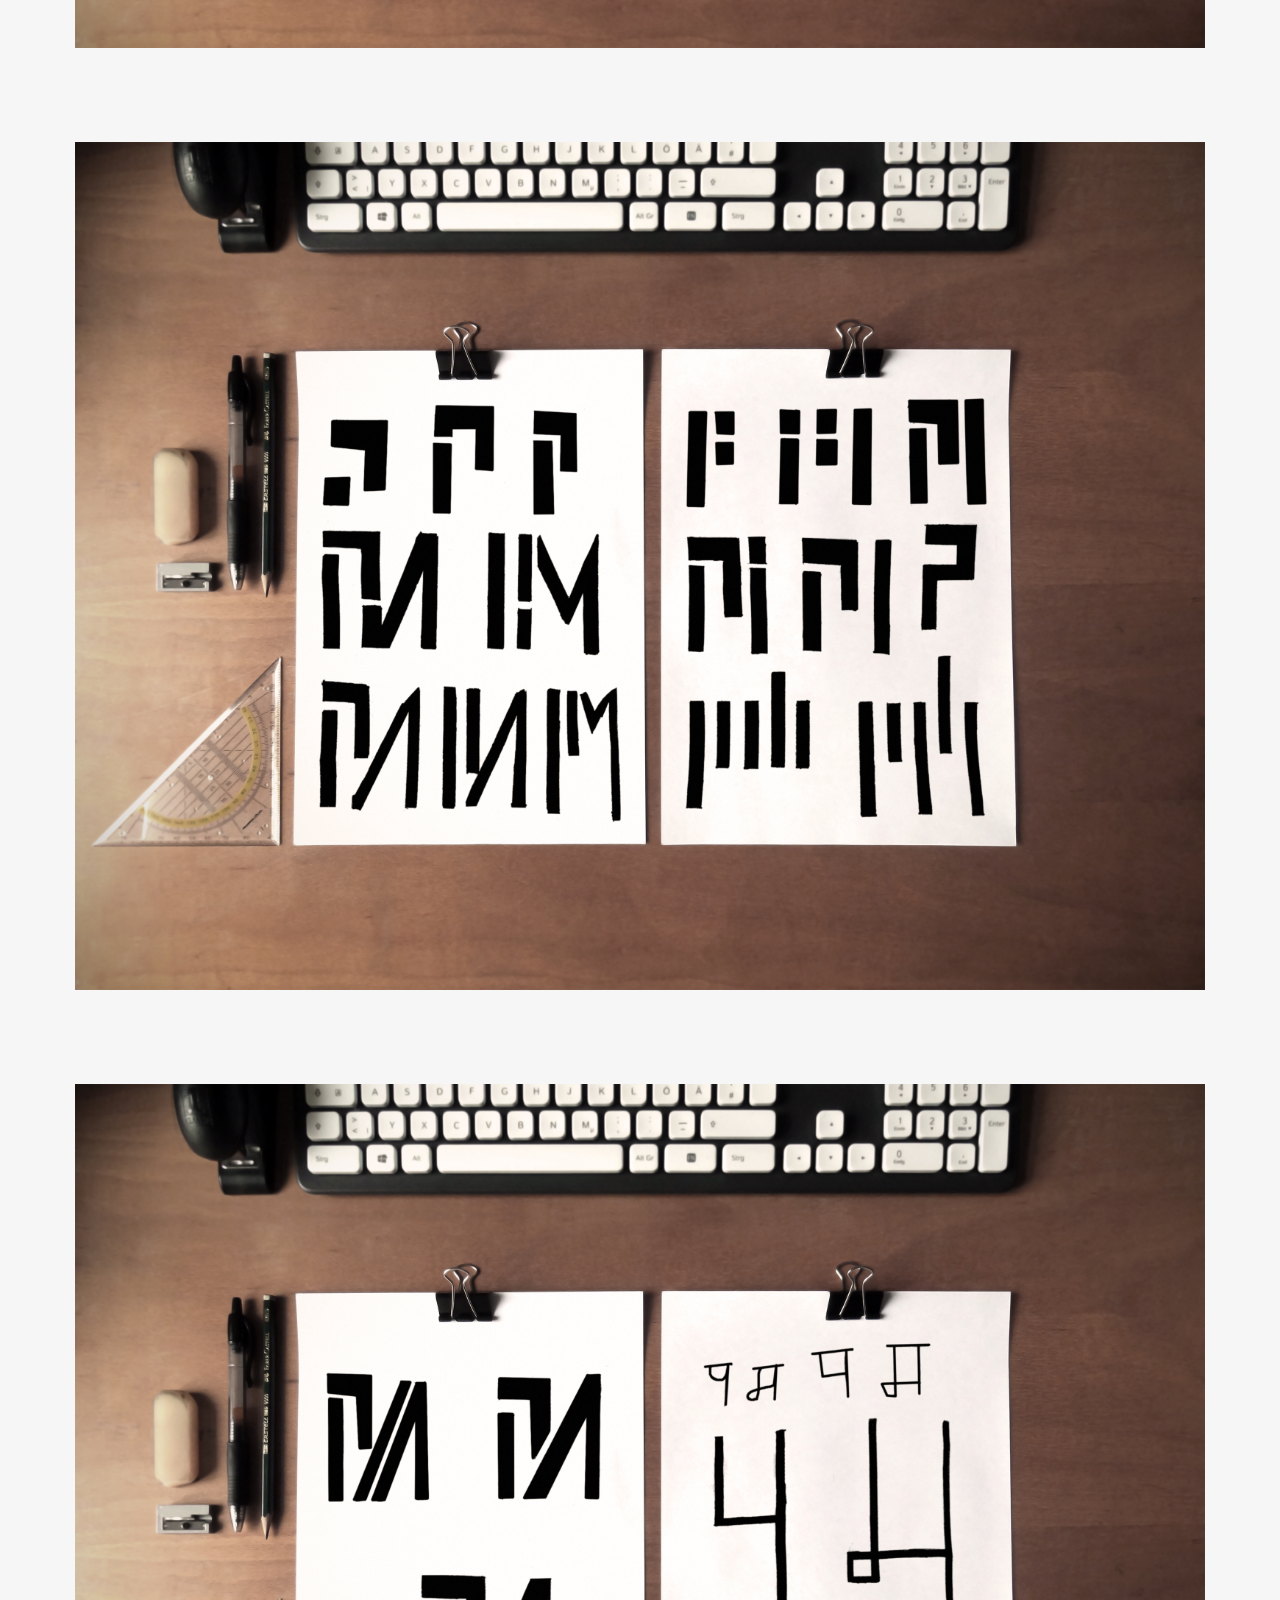
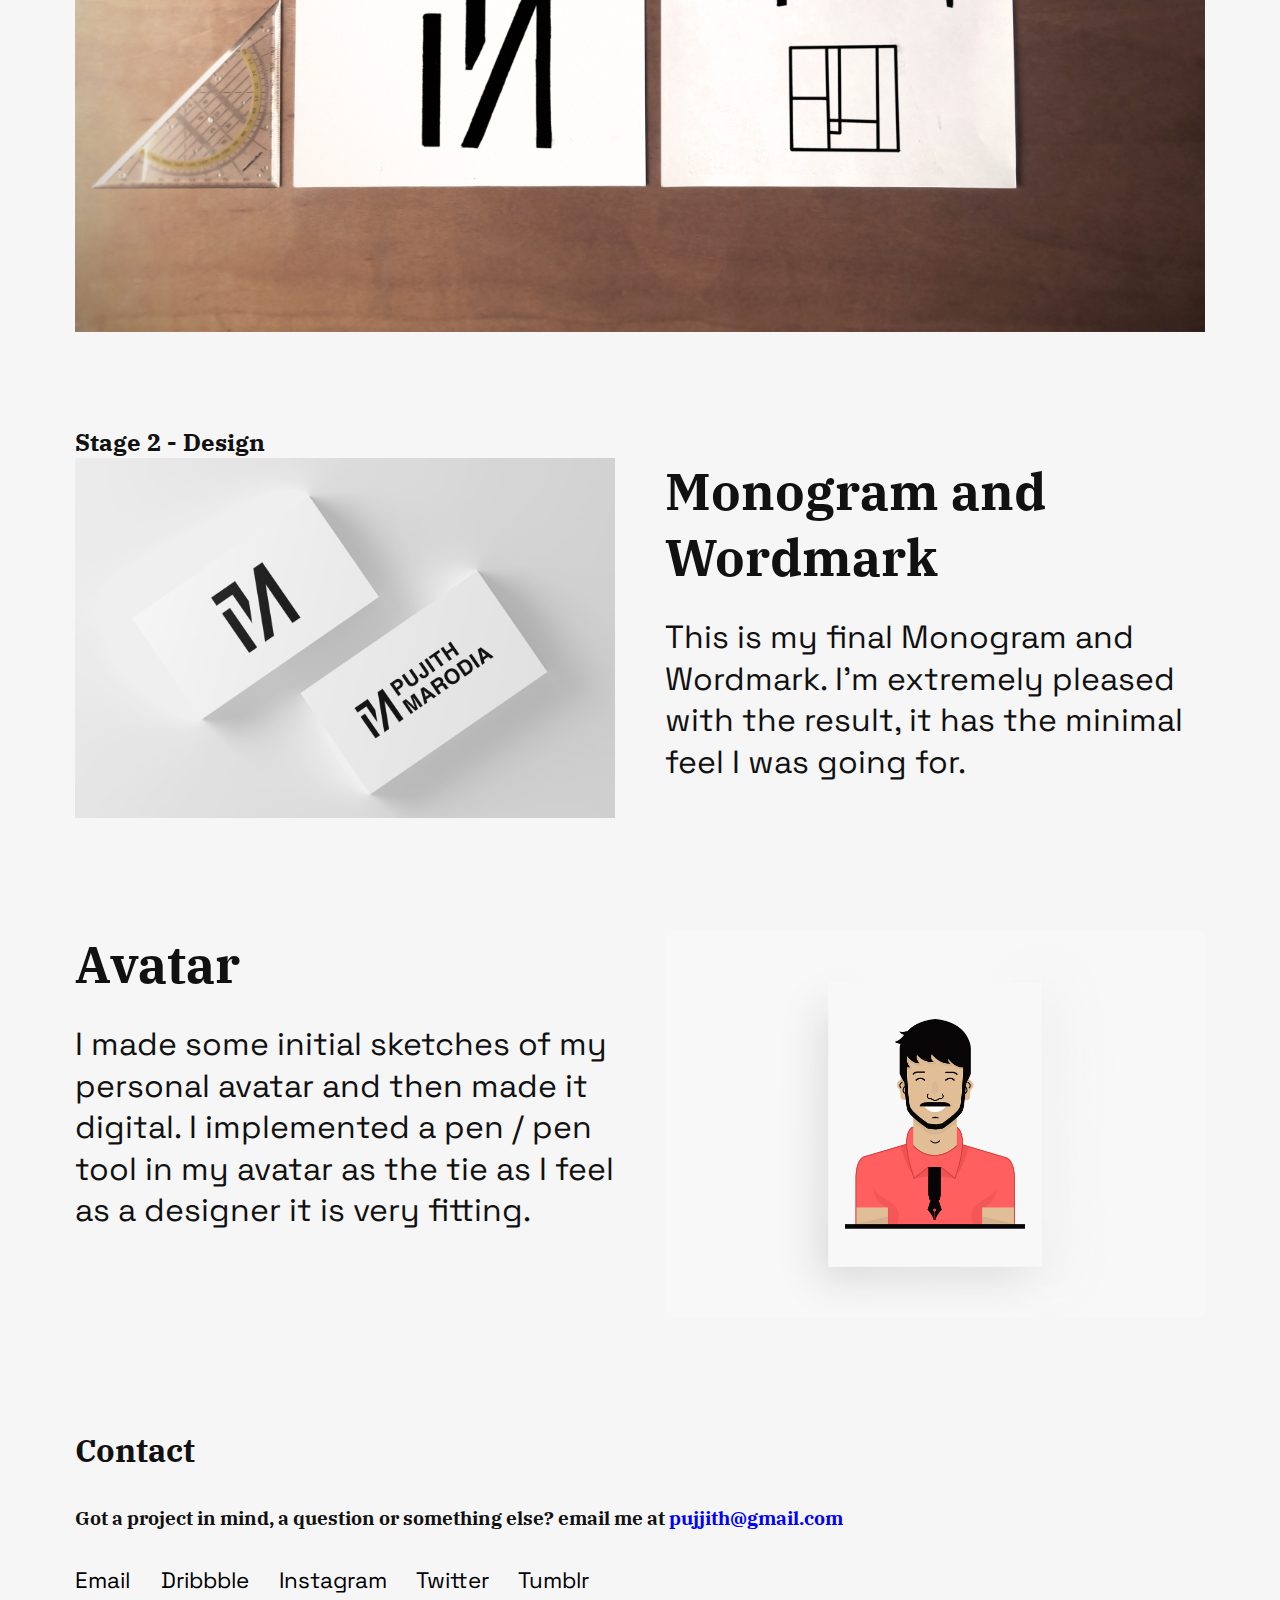
==== commit 974c828f: "Changes" ====
--- a/branding.html
+++ b/branding.html
@@ -1,10 +1,10 @@
 <!doctype html>
 <html>
   <head>
-   <link href="branding.css" rel="stylesheet" type="text/css">
+<!--   <link href="branding.css" rel="stylesheet" type="text/css">-->
    <meta name = "viewport" content= "width=device-width,intial-scale=1">
-    <link href="https://fonts.googleapis.com/css?family=Playfair+Display" rel="stylesheet">
-   <link href="https://fonts.googleapis.com/css?family=Open+Sans" rel="stylesheet">  
+   <link href="portfoliostyle.css" rel="stylesheet" type="text/css">
+   <link href="Casestudy.css" rel="stylesheet" type="text/css">
   </head>
 <body>
  <header>
@@ -26,30 +26,26 @@
 
 <section class= "Intro">
     
-<div class="welcome">
+
 <h1>Branding</h1>
-<h2 class="bio">Personal brand - Monogram, Avatar and Wordmark.</h2>
-</div>
+<h2>Personal brand - Monogram, Avatar and Wordmark.</h2>
+   
+    
+<p>I created my brand in a way all the different elements (Monogram, Avatar, Workmark) looks like a consistent system. I incorporated all the elements and designed a business card which looks like a playing card.</p>
 
-<div class= "para">    
-     
-<p>I created my brand in a way all the different elements (Monogram, Avatar, Workmark) looks like a consistent system. I incorporated all the elements and designed a business card which looks like a playing card.</p>
-</div>
 
 <img class = display1 src="Visual%20mark1.jpg">     
     
 </section>
 
 <section>
+       
+<h2>Research and Development</h2>
+<h2>Stage 1 - Monogram Sketches</h2>    
+
     
-<div class="heading">    
-<h1>Research and Development</h1>
-<h2>Stage 1 - Monogram Sketches</h2>    
-</div>
-    
-<div class = "para2">
 <p>My initials are P and M, Below are some of the sketches I made after seeking inspiration. I seem to really like a simple and abstract style of monogram, similar to that of The Mill Logo, The MIT Media Lab logo and Fore design’s logo.</p> 
-</div>   
+   
     
 <img class="wireframe1" src="a1.jpg">
     
@@ -63,9 +59,8 @@
 
 <section>
 
-<div class="heading">    
+   
 <h2>Stage 2 - Design</h2>    
-</div>
 
 <div class="design">
     
--- a/branding.css
+++ b/branding.css
@@ -56,12 +56,12 @@
 nav a:hover {
     
     text-decoration:line-through;
-    color: #d7d7d7;
+    color: #898989;
 }
 
 .social a:hover {
     text-decoration:line-through;
-    color: #d7d7d7;
+    color: #898989;
 }
 
 nav {
@@ -104,7 +104,7 @@
 .heading {
     
     line-height: 6em;
-    margin-bottom: 7%
+    margin-bottom: 7%;
 }
 
 .heading h1 {
@@ -222,7 +222,7 @@
 }
 
 footer {
-    margin-bottom: 10%
+    margin-bottom: 10%;
 }
 
 @media (max-width: 600px) {
@@ -246,7 +246,7 @@
 nav a {
     text-decoration: none;
     color: black;
-    font-size: .9em;
+    font-size: .8em;
     margin-left: 1.1em;
 }
 
@@ -264,18 +264,18 @@
 
 .welcome h1 {
 
-    font-size: 4.7em;
+    font-size: 4em;
     
 }
 
 .welcome h2 {
 
-    font-size: 2.5em;
+    font-size: 1.7em;
 }
 
 .para p{
     
-font-size: 1.5em;
+font-size: 1.1em;
 line-height: 1.23em;
 margin-bottom: 15%;
     
@@ -290,24 +290,24 @@
 .heading {
     
     line-height: normal;
-    margin-bottom: 7%    
+    margin-bottom: 7%;   
 }
 
 .heading h1 {
     
-    font-size: 2.5em;
+    font-size: 1.7em;
     line-height: normal;
     margin-bottom: 5%;
 }
 
 .heading h2 {
     
-    font-size: 2em;
+    font-size: 1.5em;
 }
 
 .para2 p{
     
-font-size: 1.5em;
+font-size: 1.1em;
 line-height: 1.23em;
 margin-bottom: 10%;
     
@@ -341,7 +341,7 @@
 
 .contenth {
     
-    font-size: 1.5em;
+    font-size: 1.4em;
     margin-bottom: 5%;
 }
 
@@ -385,12 +385,12 @@
 
 .contact{
     
-    font-size: 2em;
+    font-size: 1.7em;
     margin-bottom: 3%;
 }
 
 .getintouch {
-    font-size: 1.5em;
+    font-size: 1.1em;
     margin-bottom: 10%;
 }
 
@@ -405,12 +405,12 @@
 li a {
     text-decoration: none;
     color: black;
-    margin-right: .6em;
-    font-size: 1em;  
+    margin-right: .4em;
+    font-size: .8em;  
 }
 
 footer {
-    margin-bottom: 12%
+    margin-bottom: 12%;
 }
     
 }
@@ -480,7 +480,7 @@
 .heading {
     
     line-height: normal;
-    margin-bottom: 9%    
+    margin-bottom: 9%;  
 }
 
 .heading h1 {
@@ -600,7 +600,7 @@
 }
 
 footer {
-    margin-bottom: 12%
+    margin-bottom: 12%;
 }
     
 }
@@ -672,7 +672,7 @@
 .heading {
     
     line-height: normal;
-    margin-bottom: 9%    
+    margin-bottom: 9%;   
 }
 
 .heading h1 {
@@ -792,7 +792,7 @@
 }
 
 footer {
-    margin-bottom: 12%
+    margin-bottom: 12%;
 }
     
 }
@@ -862,7 +862,7 @@
 .heading {
     
     line-height: normal;
-    margin-bottom: 9%    
+    margin-bottom: 9%;    
 }
 
 .heading h1 {
@@ -982,7 +982,7 @@
 }
 
 footer {
-    margin-bottom: 12%
+    margin-bottom: 12%;
 }
     
 }
@@ -1052,7 +1052,7 @@
 .heading {
     
     line-height: normal;
-    margin-bottom: 9%    
+    margin-bottom: 9%;   
 }
 
 .heading h1 {
@@ -1172,7 +1172,7 @@
 }
 
 footer {
-    margin-bottom: 12%
+    margin-bottom: 12%;
 }
     
 }
@@ -1242,7 +1242,7 @@
 .heading {
     
     line-height: normal;
-    margin-bottom: 8%    
+    margin-bottom: 8%;   
 }
 
 .heading h1 {
@@ -1362,7 +1362,7 @@
 }
 
 footer {
-    margin-bottom: 12%
+    margin-bottom: 12%;
 }
     
 }
@@ -1432,7 +1432,7 @@
 .heading {
     
     line-height: normal;
-    margin-bottom: 8%    
+    margin-bottom: 8%;    
 }
 
 .heading h1 {
@@ -1552,7 +1552,7 @@
 }
 
 footer {
-    margin-bottom: 12%
-}
-    
-}+    margin-bottom: 12%;
+}
+    
+}
--- a/portfoliostyle.css
+++ b/portfoliostyle.css
@@ -0,0 +1,955 @@
+@import url('https://fonts.googleapis.com/css2?family=IBM+Plex+Serif:wght@700&family=Space+Grotesk&display=swap');
+
+* {
+    margin: 0;
+    padding: 0;
+}
+
+body {
+     margin: 0px 100px 0px 100px;
+     background-color: #F6F6F6;
+    
+}
+
+h1 {
+    font-family: 'IBM Plex Serif', serif;
+    color: #111111;
+    font-size: 5rem;
+    line-height: 125%;
+       
+}
+
+h1:first-child {
+    
+    margin-top: 5%;
+}
+
+h1:last-child: {
+    
+    margin-bottom: 5%;
+}
+
+h2 {  
+    font-family: 'IBM Plex Serif', serif;
+    color: #111111;
+}
+
+h3 {
+    font-family: 'Space Grotesk', sans-serif;
+    color: #5B5B5B;
+}
+
+p {
+    font-family: 'Space Grotesk', sans-serif;
+    color: #111111;
+}
+
+a {
+    font-family: 'Space Grotesk', sans-serif;
+    color: #111111;
+}
+
+.link {
+    
+    color: #0000FF;
+}
+
+span {
+    color: #0000FF;
+}
+
+img.logo {
+    
+max-width:3.7em;
+height: auto;    
+}
+
+.navbar {
+    text-align: right;
+    
+}
+
+nav a {
+    text-decoration: none;
+    color: black;
+    font-size: 1.4em;
+    margin-left: 35px;
+}
+
+nav a:hover {
+    
+    text-decoration:line-through;
+    color: #5B5B5B;
+}
+
+.p1:hover {
+    transform: scale(1.1);
+}
+
+.p1 {
+    transition: 0.2s ease-in-out;
+}
+
+.p2:hover {
+    transform: scale(1.1);
+}
+
+.p2 {
+    transition: 0.2s ease-in-out;
+}
+
+.social a:hover {
+    text-decoration:line-through;
+    color: #5B5B5B;
+}
+
+nav {
+    display: flex;
+    align-items: center;
+    justify-content:space-between;
+    margin-top: 6%;
+}
+
+.para > p+p {
+    
+    margin-top: 2rem;
+}
+
+.title {
+    margin-bottom: 2%;
+    
+}
+.Intro p{
+    
+font-size: 2.0em;
+line-height: 1.5em;        
+}
+
+.bio {
+    margin-bottom: 11%;  
+}
+
+.projects h1 {
+    font-size: 3.5em;
+    margin-bottom: 10%;
+}
+
+.contact h1 {
+    
+    font-size: 3.5em;
+    margin-bottom: 3%;
+}
+
+.getintouch h2 {
+    
+    font-size: 2.0em;
+    line-height: 1.5em;
+    margin-bottom: 5%;
+    
+      
+}
+
+img.p1 {
+    width: 100%;
+}
+
+img.p2 {
+    
+    width: 100%;
+}
+
+.p12 {
+    display: grid;
+    grid-template-columns: 1fr 1fr;
+    grid-column-gap: 50px;
+    margin-bottom: 5%;
+     
+}
+
+.heading {
+    display: grid;
+    grid-template-columns: 1fr 1fr;
+    grid-column-gap: 50px;
+    text-align: center;
+    margin-bottom: 10%;
+    
+}
+
+footer li {
+    display: inline;
+}
+
+li a {
+    text-decoration: none;
+    color: black;
+    margin-right: 1.1em;
+    font-size: 1.2em;
+}
+
+footer {
+    margin-bottom: 10%
+}
+
+.heading h2 {
+    
+    font-size: 2.8em;
+}
+
+.heading h3 {
+    
+    font-size: 2em;
+    color: #5B5B5B;
+}
+
+@media (max-width: 600px) {
+    
+    body {
+        
+     margin: 0px 30px 0px 30px;   
+}
+    
+img.logo {
+    
+max-width: 2em;
+height: auto;    
+}
+
+.navbar {
+    text-align: right;
+    
+}
+
+nav a {
+    text-decoration: none;
+    color: black;
+    font-size: .8em;
+    margin-left: 1.1em;
+}
+
+nav {
+    display: flex;
+    align-items: center;
+    justify-content:space-between;
+    margin-top: 12%;
+}
+
+.welcome {
+
+    font-size: 2.4em;
+    line-height: 1.35em;
+    margin-top: 20%;
+    margin-bottom: 20%;
+}
+
+.Intro p{
+    
+font-size: 1em;
+line-height: 1.26em;        
+}
+
+.bio {
+    margin-bottom: 20%;  
+}
+
+.projects h1 {
+    font-size: 2em;
+    margin-bottom: 15%;
+}
+
+.contact h1 {
+    
+    font-size: 2em;
+    margin-bottom: 5%;
+}
+
+.getintouch h2 {
+    
+    font-size: 1.5em;
+    line-height: auto;
+    margin-bottom: 8%;
+    
+      
+}
+
+img.p1 {
+    width: 100%;
+}
+
+img.p2 {
+    
+    width: 100%;
+}
+
+.p12 {
+    display: grid;
+    grid-template-columns: 1fr 1fr;
+    grid-column-gap: 20px;
+    margin-bottom: 5%;
+     
+}
+
+.heading {
+    display: grid;
+    grid-template-columns: 1fr 1fr;
+    grid-column-gap: 50px;
+    text-align: center;
+    margin-bottom: 10%;
+    
+}
+
+footer li {
+    display: inline;
+}
+
+li a {
+    text-decoration: none;
+    color: black;
+    margin-right: .4em;
+    font-size: .8em;
+}
+
+footer {
+    margin-bottom: 15%
+}
+
+.heading h2 {
+    
+    font-size: 1.4em;
+}
+
+.heading h3 {
+    
+    font-size: 1.1em;
+    color: #d7d7d7;
+    } 
+}
+
+
+
+@media (min-width: 600px) {
+    
+     body {
+        
+     margin: 0px 50px 0px 50px;   
+}
+    
+img.logo {
+    
+max-width: 3.2em;
+height: auto;    
+}
+
+.navbar {
+    text-align: right;
+    
+}
+
+nav a {
+    text-decoration: none;
+    color: black;
+    font-size: 1.2em;
+    margin-left: .8em;
+}
+
+nav {
+    display: flex;
+    align-items: center;
+    justify-content:space-between;
+    margin-top: 12%;
+}
+
+.welcome {
+
+    font-size: 4.4em;
+    line-height: 1.35em;
+    margin-top: 20%;
+    margin-bottom: 20%;
+}
+
+.Intro p{
+    
+font-size: 2em;
+line-height: 1.26em;        
+}
+
+.bio {
+    margin-bottom: 20%;  
+}
+
+.projects h1 {
+    font-size: 3.7em;
+    margin-bottom: 15%;
+}
+
+.contact h1 {
+    
+    font-size: 3.7em;
+    margin-bottom: 5%;
+}
+
+.getintouch h2 {
+    
+    font-size: 2.5em;
+    line-height: auto;
+    margin-bottom: 8%;
+    
+      
+}
+
+img.p1 {
+    width: 100%;
+}
+
+img.p2 {
+    
+    width: 100%;
+}
+
+.p12 {
+    display: grid;
+    grid-template-columns: 1fr 1fr;
+    grid-column-gap: 30px;
+    margin-bottom: 5%;
+     
+}
+
+.heading {
+    display: grid;
+    grid-template-columns: 1fr 1fr;
+    grid-column-gap: 30px;
+    text-align: center;
+    margin-bottom: 10%;
+    
+}
+
+footer li {
+    display: inline;
+}
+
+li a {
+    text-decoration: none;
+    color: black;
+    margin-right: .9em;
+    font-size: 1.3em;
+}
+
+footer {
+    margin-bottom: 15%
+}
+
+.heading h2 {
+    
+    font-size: 1.7em;
+}
+
+.heading h3 {
+    
+    font-size: 1.2em;
+    color: #d7d7d7;
+        } 
+}
+
+@media (min-width: 768px) {
+    
+     body {
+        
+     margin: 0px 50px 0px 50px;   
+}
+    
+img.logo {
+    
+max-width: 3.6em;
+height: auto;    
+}
+
+.navbar {
+    text-align: right;
+    
+}
+
+nav a {
+    text-decoration: none;
+    color: black;
+    font-size: 1.3em;
+    margin-left: 1.1em;
+}
+
+nav {
+    display: flex;
+    align-items: center;
+    justify-content:space-between;
+    margin-top: 12%;
+}
+
+.welcome {
+
+    font-size: 5.8em;
+    line-height: 1.35em;
+    margin-top: 20%;
+    margin-bottom: 20%;
+}
+
+.Intro p{
+    
+font-size: 2.2em;
+line-height: 1.24em;        
+}
+
+.bio {
+    margin-bottom: 20%;  
+}
+
+.projects h1 {
+    font-size: 5em;
+    margin-bottom: 15%;
+}
+
+.contact h1 {
+    
+    font-size: 5em;
+    margin-bottom: 5%;
+}
+
+.getintouch h2 {
+    
+    font-size: 3.3em;
+    line-height: 1.03em;
+    margin-bottom: 8%;
+    
+      
+}
+
+img.p1 {
+    width: 100%;
+}
+
+img.p2 {
+    
+    width: 100%;
+}
+
+.p12 {
+    display: grid;
+    grid-template-columns: 1fr 1fr;
+    grid-column-gap: 30px;
+    margin-bottom: 5%;
+     
+}
+
+.heading {
+    display: grid;
+    grid-template-columns: 1fr 1fr;
+    grid-column-gap: 30px;
+    text-align: center;
+    margin-bottom: 10%;
+    
+}
+
+footer li {
+    display: inline;
+}
+
+li a {
+    text-decoration: none;
+    color: black;
+    margin-right: 1.1em;
+    font-size: 1.6em;
+}
+
+footer {
+    margin-bottom: 15%
+}
+
+.heading h2 {
+    
+    font-size: 2em;
+}
+
+.heading h3 {
+    
+    font-size: 1.5em;
+    color: #d7d7d7;
+        } 
+}
+
+@media (min-width: 900px) {
+    
+    body {
+        
+     margin: 0px 65px 0px 65px;   
+}
+    
+img.logo {
+    
+max-width: 4em;
+height: auto;    
+}
+
+.navbar {
+    text-align: right;
+    
+}
+
+nav a {
+    text-decoration: none;
+    color: black;
+    font-size: 1.5em;
+    margin-left: 1.3em;
+}
+
+nav {
+    display: flex;
+    align-items: center;
+    justify-content:space-between;
+    margin-top: 7%;
+}
+
+.welcome {
+
+    font-size: 4.5em;
+    line-height: 1.5em;
+    margin-top: 8%;
+    margin-bottom: 8%;
+}
+
+.Intro p{
+    
+font-size: 1.1em;
+line-height: 1.5em; 
+margin-right: 5%;    
+}
+
+.bio {
+    margin-bottom: 8%;  
+}
+
+.projects h1 {
+    font-size: 1.8em;
+    margin-bottom: 5%;
+}
+
+.contact h1 {
+    
+    font-size: 1.8em;
+    margin-bottom: 3%;
+    margin-top: 8%;
+}
+
+.getintouch h2 {
+    
+    font-size: 1.1em;
+    line-height: 1.5em;
+    margin-bottom: 3%;
+    
+      
+}
+
+img.p1 {
+    width: 100%;
+}
+
+img.p2 {
+    
+    width: 100%;
+}
+
+.p12 {
+    display: grid;
+    grid-template-columns: 1fr 1fr;
+    grid-column-gap:50px;
+    margin-bottom: 3%;
+     
+}
+
+.heading {
+    display: grid;
+    grid-template-columns: 1fr 1fr;
+    grid-column-gap: 50px;
+    text-align: center;
+    margin-bottom: 5%;
+    
+}
+
+footer li {
+    display: inline;
+}
+
+li a {
+    text-decoration: none;
+    color: black;
+    margin-right: 1.1em;
+    font-size: 1.2em;
+}
+
+footer {
+    margin-bottom: 7%
+}
+
+.heading h2 {
+    
+    font-size: 1.2em;
+}
+
+.heading h3 {
+    
+    font-size: 1.1em;
+    color: #5B5B5B;
+        } 
+}
+
+@media (min-width: 1080px) {
+    
+     body {
+        
+     margin: 0px 75px 0px 75px;   
+}
+    
+img.logo {
+    
+max-width: 4em;
+height: auto;    
+}
+
+.navbar {
+    text-align: right;
+    
+}
+
+nav a {
+    text-decoration: none;
+    color: black;
+    font-size: 1.5em;
+    margin-left: 1.3em;
+}
+
+nav {
+    display: flex;
+    align-items: center;
+    justify-content:space-between;
+    margin-top: 7%;
+}
+
+.welcome {
+
+    font-size: 5em;
+    line-height: 1.7em;
+    margin-top: 8%;
+    margin-bottom: 8%;
+}
+
+.Intro p{
+    
+font-size: 1.2em;
+line-height: 1.5em; 
+margin-right: 20%;    
+}
+
+.bio {
+    margin-bottom: 10%;  
+}
+
+.projects h1 {
+    font-size: 2em;
+    margin-bottom: 5%;
+}
+
+.contact h1 {
+    
+    font-size: 2em;
+    margin-bottom: 3%;
+    margin-top: 5%;
+}
+
+.getintouch h2 {
+    
+    font-size: 1.2em;
+    line-height: 1.5em;
+    margin-bottom: 3%;
+    
+      
+}
+
+img.p1 {
+    width: 100%;
+}
+
+img.p2 {
+    
+    width: 100%;
+}
+
+.p12 {
+    display: grid;
+    grid-template-columns: 1fr 1fr;
+    grid-column-gap:50px;
+    margin-bottom: 3%;
+     
+}
+
+.heading {
+    display: grid;
+    grid-template-columns: 1fr 1fr;
+    grid-column-gap: 50px;
+    text-align: center;
+    margin-bottom: 5%;
+    
+}
+
+footer li {
+    display: inline;
+}
+
+li a {
+    text-decoration: none;
+    color: black;
+    margin-right: 1.1em;
+    font-size: 1.4em;
+}
+
+footer {
+    margin-bottom: 7%
+}
+
+.heading h2 {
+    
+    font-size: 1.4em;
+}
+
+.heading h3 {
+    
+    font-size: 1.2em;
+    color: #5B5B5B;
+        } 
+}
+
+@media (min-width: 1366px) {
+    
+     body {
+        
+     margin: 0px 100px 0px 100px;   
+}
+    
+img.logo {
+    
+max-width: 4em;
+height: auto;    
+}
+
+.navbar {
+    text-align: right;
+    
+}
+
+nav a {
+    text-decoration: none;
+    color: black;
+    font-size: 1.4em;
+    margin-left: 1.3em;
+}
+
+nav {
+    display: flex;
+    align-items: center;
+    justify-content:space-between;
+    margin-top: 7%;
+}
+
+.welcome {
+
+    font-size: 6em;
+    line-height: 1.8em;
+    margin-top: 8%;
+    margin-bottom: 8%;
+}
+
+.Intro p{
+    
+font-size: 1.4em;
+line-height: 1.8em; 
+margin-right: 22%;       
+}
+
+.bio {
+    margin-bottom: 8%;  
+}
+
+.projects h1 {
+    font-size: 3em;
+    margin-bottom: 4%;
+}
+
+.contact h1 {
+    
+    font-size: 3em;
+    margin-bottom: 2%;
+}
+
+.getintouch h2 {
+    
+    font-size: 1.5em;
+    line-height: 1.5em;
+    margin-bottom: 2%;
+    
+      
+}
+
+img.p1 {
+    width: 100%;
+}
+
+img.p2 {
+    
+    width: 100%;
+}
+
+.p12 {
+    display: grid;
+    grid-template-columns: 1fr 1fr;
+    grid-column-gap:100px;
+    margin-bottom: 2%;
+     
+}
+
+.heading {
+    display: grid;
+    grid-template-columns: 1fr 1fr;
+    grid-column-gap: 100px;
+    text-align: center;
+    margin-bottom: 5%;
+    
+}
+
+footer li {
+    display: inline;
+}
+
+li a {
+    text-decoration: none;
+    color: black;
+    margin-right: 1.1em;
+    font-size: 1.2em;
+}
+
+footer {
+    margin-bottom: 7%
+}
+
+.heading h2 {
+    
+    font-size: 1.4em;
+}
+
+.heading h3 {
+    
+    font-size: 1.2em;
+    color: #5B5B5B;
+        } 
+}
+  
+    
+        
+        
+      
+    
+    
+    
--- a/Casestudy.css
+++ b/Casestudy.css
@@ -0,0 +1,1227 @@
+.para p{
+    
+font-size: 2.8em;
+line-height: 1.23em;
+margin-bottom: 13%;
+    
+}
+
+.display1 {
+    
+    width: 100%;
+    margin-bottom: 12%;
+}
+
+.heading {
+    
+    line-height: 6em;
+    margin-bottom: 7%
+}
+
+.heading h1 {
+    
+    font-size: 5.3em;
+}
+
+.heading h2 {
+    
+    font-size: 3.5em;
+}
+
+.para2 p{
+    
+font-size: 2.8em;
+line-height: 1.23em;
+margin-bottom: 10%;
+    
+}
+
+.wireframe1 {
+    
+   width: 100%;
+   margin-bottom: 8%; 
+    
+}
+
+.design {
+    
+    display: grid;
+    grid-template-columns: 1fr 1fr;
+    grid-column-gap: 50px;
+    margin-bottom: 10%;
+}
+
+.para3 {
+    
+font-size: 2em;
+line-height: 1.23em;
+    
+}
+
+.screen1 {
+    width: 100%;
+}
+
+.contenth {
+    
+    font-size: 2.5em;
+    margin-bottom: 5%;
+}
+
+.design2 {
+    
+    display: grid;
+    grid-template-columns: 1fr 1fr;
+    grid-column-gap: 50px;
+    margin-bottom: 10%; 
+}
+
+.design3 {
+    
+    display: grid;
+    grid-template-columns: 1fr 1fr;
+    grid-column-gap: 50px;
+    margin-bottom: 10%; 
+}
+
+.design4 {
+    
+    display: grid;
+    grid-template-columns: 1fr 1fr;
+    grid-column-gap: 50px;
+    margin-bottom: 10%; 
+}
+
+
+
+video {
+width: 160%;
+margin-left: -30%;    
+}
+
+.video1 {
+    overflow: hidden;
+    width: 55%;
+    margin: auto;
+    margin-bottom: 8%;
+}
+
+@media (max-width: 600px) {
+    
+body {
+        margin: 0px 30px 0px 30px;
+    }
+    
+img.logo {
+    
+max-width: 2em;
+height: auto;
+    
+}
+
+.navbar {
+    text-align: right;
+    
+}
+
+nav a {
+    text-decoration: none;
+    color: black;
+    font-size: .8em;
+    margin-left: 1.1em;
+}
+
+nav {
+    display: flex;
+    align-items: center;
+    justify-content:space-between;
+    margin-top: 12%;
+}
+
+.welcome {
+    margin-top: 20%;
+    margin-bottom: 10%;
+}
+
+.welcome h1 {
+
+    font-size: 4em;
+    
+}
+
+.welcome h2 {
+
+    font-size: 1.7em;
+}
+
+.para p{
+    
+font-size: 1.1em;
+line-height: 1.23em;
+margin-bottom: 15%;
+    
+}
+
+.display1 {
+    
+    width: 100%;
+    margin-bottom: 12%;
+}
+
+.heading {
+    
+    line-height: normal;
+    margin-bottom: 7%    
+}
+
+.heading h1 {
+    
+    font-size: 1.7em;
+    line-height: normal;
+    margin-bottom: 5%;
+}
+
+.heading h2 {
+    
+    font-size: 1.5em;
+}
+
+.para2 p{
+    
+font-size: 1.1em;
+line-height: 1.23em;
+margin-bottom: 10%;
+    
+}
+
+.wireframe1 {
+    
+   width: 100%;
+   margin-bottom: 8%; 
+    
+}
+
+.design {
+    
+    display: grid;
+    grid-template-columns: 1fr 1fr;
+    grid-column-gap: 30px;
+    margin-bottom: 10%;
+}
+
+.para3 {
+    
+font-size: .8em;
+line-height: 1.23em;
+    
+}
+
+.screen1 {
+    width: 100%;
+}
+
+.contenth {
+    
+    font-size: 1.4em;
+    margin-bottom: 5%;
+}
+
+.design2 {
+    
+    display: grid;
+    grid-template-columns: 1fr 1fr;
+    grid-column-gap: 30px;
+    margin-bottom: 10%; 
+}
+
+.design3 {
+    
+    display: grid;
+    grid-template-columns: 1fr 1fr;
+    grid-column-gap: 30px;
+    margin-bottom: 10%; 
+}
+
+.design4 {
+    
+    display: grid;
+    grid-template-columns: 1fr 1fr;
+    grid-column-gap: 30px;
+    margin-bottom: 10%; 
+}
+
+
+
+video {
+width: 160%;
+margin-left: -30%;    
+}
+
+.video1 {
+    overflow: hidden;
+    width: 55%;
+    margin: auto;
+    margin-bottom: 8%;
+}
+    
+}
+
+@media (min-width: 600px) {
+    
+body {
+        margin: 0px 30px 0px 30px;
+    }
+    
+img.logo {
+    
+max-width: 3.2em;
+height: auto;
+    
+}
+
+.navbar {
+    text-align: right;
+    
+}
+
+nav a {
+    text-decoration: none;
+    color: black;
+    font-size: 1.2em;
+    margin-left: 1.1em;
+}
+
+nav {
+    display: flex;
+    align-items: center;
+    justify-content:space-between;
+    margin-top: 12%;
+}
+
+.welcome {
+    margin-top: 20%;
+    margin-bottom: 20%;
+}
+
+.welcome h1 {
+
+    font-size: 10em;
+    
+}
+
+.welcome h2 {
+
+    font-size: 3.5em;
+}
+
+.para p{
+    
+font-size: 2em;
+line-height: 1.23em;
+margin-bottom: 20%;
+    
+}
+
+.display1 {
+    
+    width: 100%;
+    margin-bottom: 15%;
+}
+
+.heading {
+    
+    line-height: normal;
+    margin-bottom: 9%    
+}
+
+.heading h1 {
+    
+    font-size: 3.5em;
+    line-height: normal;
+    margin-bottom: 4%;
+}
+
+.heading h2 {
+    
+    font-size: 2.5em;
+}
+
+.para2 p{
+    
+font-size: 2em;
+line-height: 1.23em;
+margin-bottom: 10%;
+    
+}
+
+.wireframe1 {
+    
+   width: 100%;
+   margin-bottom: 8%; 
+    
+}
+
+.design {
+    
+    display: grid;
+    grid-template-columns: 1fr 1fr;
+    grid-column-gap: 30px;
+    margin-bottom: 10%;
+}
+
+.para3 {
+    
+font-size: 1.3em;
+line-height: 1.3em;
+    
+}
+
+.screen1 {
+    width: 100%;
+}
+
+.contenth {
+    
+    font-size: 2.3em;
+    margin-bottom: 5%;
+}
+
+.design2 {
+    
+    display: grid;
+    grid-template-columns: 1fr 1fr;
+    grid-column-gap: 30px;
+    margin-bottom: 10%; 
+}
+
+.design3 {
+    
+    display: grid;
+    grid-template-columns: 1fr 1fr;
+    grid-column-gap: 30px;
+    margin-bottom: 10%; 
+}
+
+.design4 {
+    
+    display: grid;
+    grid-template-columns: 1fr 1fr;
+    grid-column-gap: 30px;
+    margin-bottom: 10%; 
+}
+
+
+
+video {
+width: 160%;
+margin-left: -30%;    
+}
+
+.video1 {
+    overflow: hidden;
+    width: 55%;
+    margin: auto;
+    margin-bottom: 8%;
+}
+    
+}
+
+
+
+@media (min-width: 768px) {
+    
+body {
+        margin: 0px 50px 0px 50px;
+    }
+    
+img.logo {
+    
+max-width: 3.6em;
+height: auto;
+    
+}
+
+.navbar {
+    text-align: right;
+    
+}
+
+nav a {
+    text-decoration: none;
+    color: black;
+    font-size: 1.3em;
+    margin-left: 1.1em;
+}
+
+nav {
+    display: flex;
+    align-items: center;
+    justify-content:space-between;
+    margin-top: 12%;
+}
+
+.welcome {
+    margin-top: 17%;
+    margin-bottom: 17%;
+}
+
+.welcome h1 {
+
+    font-size: 11em;
+    
+}
+
+.welcome h2 {
+
+    font-size: 4em;
+}
+
+.para p{
+    
+font-size: 2.3em;
+line-height: 1.23em;
+margin-bottom: 17%;
+    
+}
+
+.display1 {
+    
+    width: 100%;
+    margin-bottom: 15%;
+}
+
+.heading {
+    
+    line-height: normal;
+    margin-bottom: 9%    
+}
+
+.heading h1 {
+    
+    font-size: 4em;
+    line-height: normal;
+    margin-bottom: 4%;
+}
+
+.heading h2 {
+    
+    font-size: 3em;
+}
+
+.para2 p{
+    
+font-size: 2.3em;
+line-height: 1.23em;
+margin-bottom: 10%;
+    
+}
+
+.wireframe1 {
+    
+   width: 100%;
+   margin-bottom: 8%; 
+    
+}
+
+.design {
+    
+    display: grid;
+    grid-template-columns: 1fr 1fr;
+    grid-column-gap: 40px;
+    margin-bottom: 10%;
+}
+
+.para3 {
+    
+font-size: 1.6em;
+line-height: 1.3em;
+    
+}
+
+.screen1 {
+    width: 100%;
+}
+
+.contenth {
+    
+    font-size: 2.6em;
+    margin-bottom: 5%;
+}
+
+.design2 {
+    
+    display: grid;
+    grid-template-columns: 1fr 1fr;
+    grid-column-gap: 40px;
+    margin-bottom: 10%; 
+}
+
+.design3 {
+    
+    display: grid;
+    grid-template-columns: 1fr 1fr;
+    grid-column-gap: 40px;
+    margin-bottom: 10%; 
+}
+
+.design4 {
+    
+    display: grid;
+    grid-template-columns: 1fr 1fr;
+    grid-column-gap: 40px;
+    margin-bottom: 10%; 
+}
+
+
+
+video {
+width: 160%;
+margin-left: -30%;    
+}
+
+.video1 {
+    overflow: hidden;
+    width: 55%;
+    margin: auto;
+    margin-bottom: 8%;
+}
+    
+}
+
+@media (min-width: 900px) {
+    
+body {
+        margin: 0px 65px 0px 65px;
+    }
+    
+img.logo {
+    
+max-width: 4em;
+height: auto;
+    
+}
+
+.navbar {
+    text-align: right;
+    
+}
+
+nav a {
+    text-decoration: none;
+    color: black;
+    font-size: 1.5em;
+    margin-left: 1.3em;
+}
+
+nav {
+    display: flex;
+    align-items: center;
+    justify-content:space-between;
+    margin-top: 10%;
+}
+
+.welcome {
+    margin-top: 17%;
+    margin-bottom: 17%;
+}
+
+.welcome h1 {
+
+    font-size: 12em;
+    
+}
+
+.welcome h2 {
+
+    font-size: 4.2em;
+}
+
+.para p{
+    
+font-size: 2.5em;
+line-height: 1.23em;
+margin-bottom: 17%;
+    
+}
+
+.display1 {
+    
+    width: 100%;
+    margin-bottom: 15%;
+}
+
+.heading {
+    
+    line-height: normal;
+    margin-bottom: 9%    
+}
+
+.heading h1 {
+    
+    font-size: 4em;
+    line-height: normal;
+    margin-bottom: 4%;
+}
+
+.heading h2 {
+    
+    font-size: 3.1em;
+}
+
+.para2 p{
+    
+font-size: 2.5em;
+line-height: 1.23em;
+margin-bottom: 10%;
+    
+}
+
+.wireframe1 {
+    
+   width: 100%;
+   margin-bottom: 8%; 
+    
+}
+
+.design {
+    
+    display: grid;
+    grid-template-columns: 1fr 1fr;
+    grid-column-gap: 40px;
+    margin-bottom: 10%;
+}
+
+.para3 {
+    
+font-size: 1.8em;
+line-height: 1.3em;
+    
+}
+
+.screen1 {
+    width: 100%;
+}
+
+.contenth {
+    
+    font-size: 2.8em;
+    margin-bottom: 5%;
+}
+
+.design2 {
+    
+    display: grid;
+    grid-template-columns: 1fr 1fr;
+    grid-column-gap: 40px;
+    margin-bottom: 10%; 
+}
+
+.design3 {
+    
+    display: grid;
+    grid-template-columns: 1fr 1fr;
+    grid-column-gap: 40px;
+    margin-bottom: 10%; 
+}
+
+.design4 {
+    
+    display: grid;
+    grid-template-columns: 1fr 1fr;
+    grid-column-gap: 40px;
+    margin-bottom: 10%; 
+}
+
+
+
+video {
+width: 160%;
+margin-left: -30%;    
+}
+
+.video1 {
+    overflow: hidden;
+    width: 55%;
+    margin: auto;
+    margin-bottom: 8%;
+}
+    
+}
+
+@media (min-width: 1080px) {
+    
+body {
+        margin: 0px 75px 0px 75px;
+    }
+    
+img.logo {
+    
+max-width: 4em;
+height: auto;
+    
+}
+
+.navbar {
+    text-align: right;
+    
+}
+
+nav a {
+    text-decoration: none;
+    color: black;
+    font-size: 1.5em;
+    margin-left: 1.3em;
+}
+
+nav {
+    display: flex;
+    align-items: center;
+    justify-content:space-between;
+    margin-top: 7%;
+}
+
+.welcome {
+    margin-top: 15%;
+    margin-bottom: 15%;
+}
+
+.welcome h1 {
+
+    font-size: 12em;
+    
+}
+
+.welcome h2 {
+
+    font-size: 4.7em;
+}
+
+.para p{
+    
+font-size: 2.7em;
+line-height: 1.23em;
+margin-bottom: 15%;
+    
+}
+
+.display1 {
+    
+    width: 100%;
+    margin-bottom: 15%;
+}
+
+.heading {
+    
+    line-height: normal;
+    margin-bottom: 9%    
+}
+
+.heading h1 {
+    
+    font-size: 4.5em;
+    line-height: normal;
+    margin-bottom: 3%;
+}
+
+.heading h2 {
+    
+    font-size: 3.5em;
+}
+
+.para2 p{
+    
+font-size: 2.7em;
+line-height: 1.23em;
+margin-bottom: 10%;
+    
+}
+
+.wireframe1 {
+    
+   width: 100%;
+   margin-bottom: 8%; 
+    
+}
+
+.design {
+    
+    display: grid;
+    grid-template-columns: 1fr 1fr;
+    grid-column-gap: 50px;
+    margin-bottom: 10%;
+}
+
+.para3 {
+    
+font-size: 2em;
+line-height: 1.3em;
+    
+}
+
+.screen1 {
+    width: 100%;
+}
+
+.contenth {
+    
+    font-size: 3.2em;
+    margin-bottom: 5%;
+}
+
+.design2 {
+    
+    display: grid;
+    grid-template-columns: 1fr 1fr;
+    grid-column-gap: 50px;
+    margin-bottom: 10%; 
+}
+
+.design3 {
+    
+    display: grid;
+    grid-template-columns: 1fr 1fr;
+    grid-column-gap: 50px;
+    margin-bottom: 10%; 
+}
+
+.design4 {
+    
+    display: grid;
+    grid-template-columns: 1fr 1fr;
+    grid-column-gap: 50px;
+    margin-bottom: 10%; 
+}
+
+
+
+video {
+width: 160%;
+margin-left: -30%;    
+}
+
+.video1 {
+    overflow: hidden;
+    width: 55%;
+    margin: auto;
+    margin-bottom: 8%;
+}
+    
+}
+
+@media (min-width: 1366px) {
+    
+body {
+        margin: 0px 100px 0px 100px;
+    }
+    
+img.logo {
+    
+max-width: 4em;
+height: auto;
+    
+}
+
+.navbar {
+    text-align: right;
+    
+}
+
+nav a {
+    text-decoration: none;
+    color: black;
+    font-size: 1.5em;
+    margin-left: 1.3em;
+}
+
+nav {
+    display: flex;
+    align-items: center;
+    justify-content:space-between;
+    margin-top: 7%;
+}
+
+.welcome {
+    margin-top: 15%;
+    margin-bottom: 15%;
+}
+
+.welcome h1 {
+
+    font-size: 14em;
+    
+}
+
+.welcome h2 {
+
+    font-size: 5.3em;
+}
+
+.para p{
+    
+font-size: 3em;
+line-height: 1.23em;
+margin-bottom: 15%;
+    
+}
+
+.display1 {
+    
+    width: 100%;
+    margin-bottom: 13%;
+}
+
+.heading {
+    
+    line-height: normal;
+    margin-bottom: 8%    
+}
+
+.heading h1 {
+    
+    font-size: 5.3em;
+    line-height: normal;
+    margin-bottom: 2%;
+}
+
+.heading h2 {
+    
+    font-size: 3.5em;
+}
+
+.para2 p{
+    
+font-size: 3em;
+line-height: 1.23em;
+margin-bottom: 10%;
+    
+}
+
+.wireframe1 {
+    
+   width: 100%;
+   margin-bottom: 8%; 
+    
+}
+
+.design {
+    
+    display: grid;
+    grid-template-columns: 1fr 1fr;
+    grid-column-gap: 50px;
+    margin-bottom: 10%;
+}
+
+.para3 {
+    
+font-size: 2.2em;
+line-height: 1.2em;
+    
+}
+
+.screen1 {
+    width: 100%;
+}
+
+.contenth {
+    
+    font-size: 3.3em;
+    margin-bottom: 5%;
+}
+
+.design2 {
+    
+    display: grid;
+    grid-template-columns: 1fr 1fr;
+    grid-column-gap: 50px;
+    margin-bottom: 10%; 
+}
+
+.design3 {
+    
+    display: grid;
+    grid-template-columns: 1fr 1fr;
+    grid-column-gap: 50px;
+    margin-bottom: 10%; 
+}
+
+.design4 {
+    
+    display: grid;
+    grid-template-columns: 1fr 1fr;
+    grid-column-gap: 50px;
+    margin-bottom: 10%; 
+}
+
+
+
+video {
+width: 160%;
+margin-left: -30%;    
+}
+
+.video1 {
+    overflow: hidden;
+    width: 55%;
+    margin: auto;
+    margin-bottom: 8%;
+}
+    
+}
+
+@media (min-width: 1600px) {
+    
+body {
+        margin: 0px 110px 0px 110px;
+    }
+    
+img.logo {
+    
+max-width: 4.5em;
+height: auto;
+    
+}
+
+.navbar {
+    text-align: right;
+    
+}
+
+nav a {
+    text-decoration: none;
+    color: black;
+    font-size: 2.1em;
+    margin-left: 1.3em;
+}
+
+nav {
+    display: flex;
+    align-items: center;
+    justify-content:space-between;
+    margin-top: 8%;
+}
+
+.welcome {
+    margin-top: 15%;
+    margin-bottom: 15%;
+}
+
+.welcome h1 {
+
+    font-size: 15em;
+    
+}
+
+.welcome h2 {
+
+    font-size: 5.5em;
+}
+
+.para p{
+    
+font-size: 3.2em;
+line-height: 1.23em;
+margin-bottom: 15%;
+    
+}
+
+.display1 {
+    
+    width: 100%;
+    margin-bottom: 13%;
+}
+
+.heading {
+    
+    line-height: normal;
+    margin-bottom: 8%    
+}
+
+.heading h1 {
+    
+    font-size: 5.5em;
+    line-height: normal;
+    margin-bottom: 2%;
+}
+
+.heading h2 {
+    
+    font-size: 3.7em;
+}
+
+.para2 p{
+    
+font-size: 3.2em;
+line-height: 1.23em;
+margin-bottom: 10%;
+    
+}
+
+.wireframe1 {
+    
+   width: 100%;
+   margin-bottom: 8%; 
+    
+}
+
+.design {
+    
+    display: grid;
+    grid-template-columns: 1fr 1fr;
+    grid-column-gap: 50px;
+    margin-bottom: 10%;
+}
+
+.para3 {
+    
+font-size: 2.5em;
+line-height: 1.2em;
+    
+}
+
+.screen1 {
+    width: 100%;
+}
+
+.contenth {
+    
+    font-size: 3.5em;
+    margin-bottom: 5%;
+}
+
+.design2 {
+    
+    display: grid;
+    grid-template-columns: 1fr 1fr;
+    grid-column-gap: 50px;
+    margin-bottom: 10%; 
+}
+
+.design3 {
+    
+    display: grid;
+    grid-template-columns: 1fr 1fr;
+    grid-column-gap: 50px;
+    margin-bottom: 10%; 
+}
+
+.design4 {
+    
+    display: grid;
+    grid-template-columns: 1fr 1fr;
+    grid-column-gap: 50px;
+    margin-bottom: 10%; 
+}
+
+
+
+video {
+width: 160%;
+margin-left: -30%;    
+}
+
+.video1 {
+    overflow: hidden;
+    width: 55%;
+    margin: auto;
+    margin-bottom: 8%;
+}
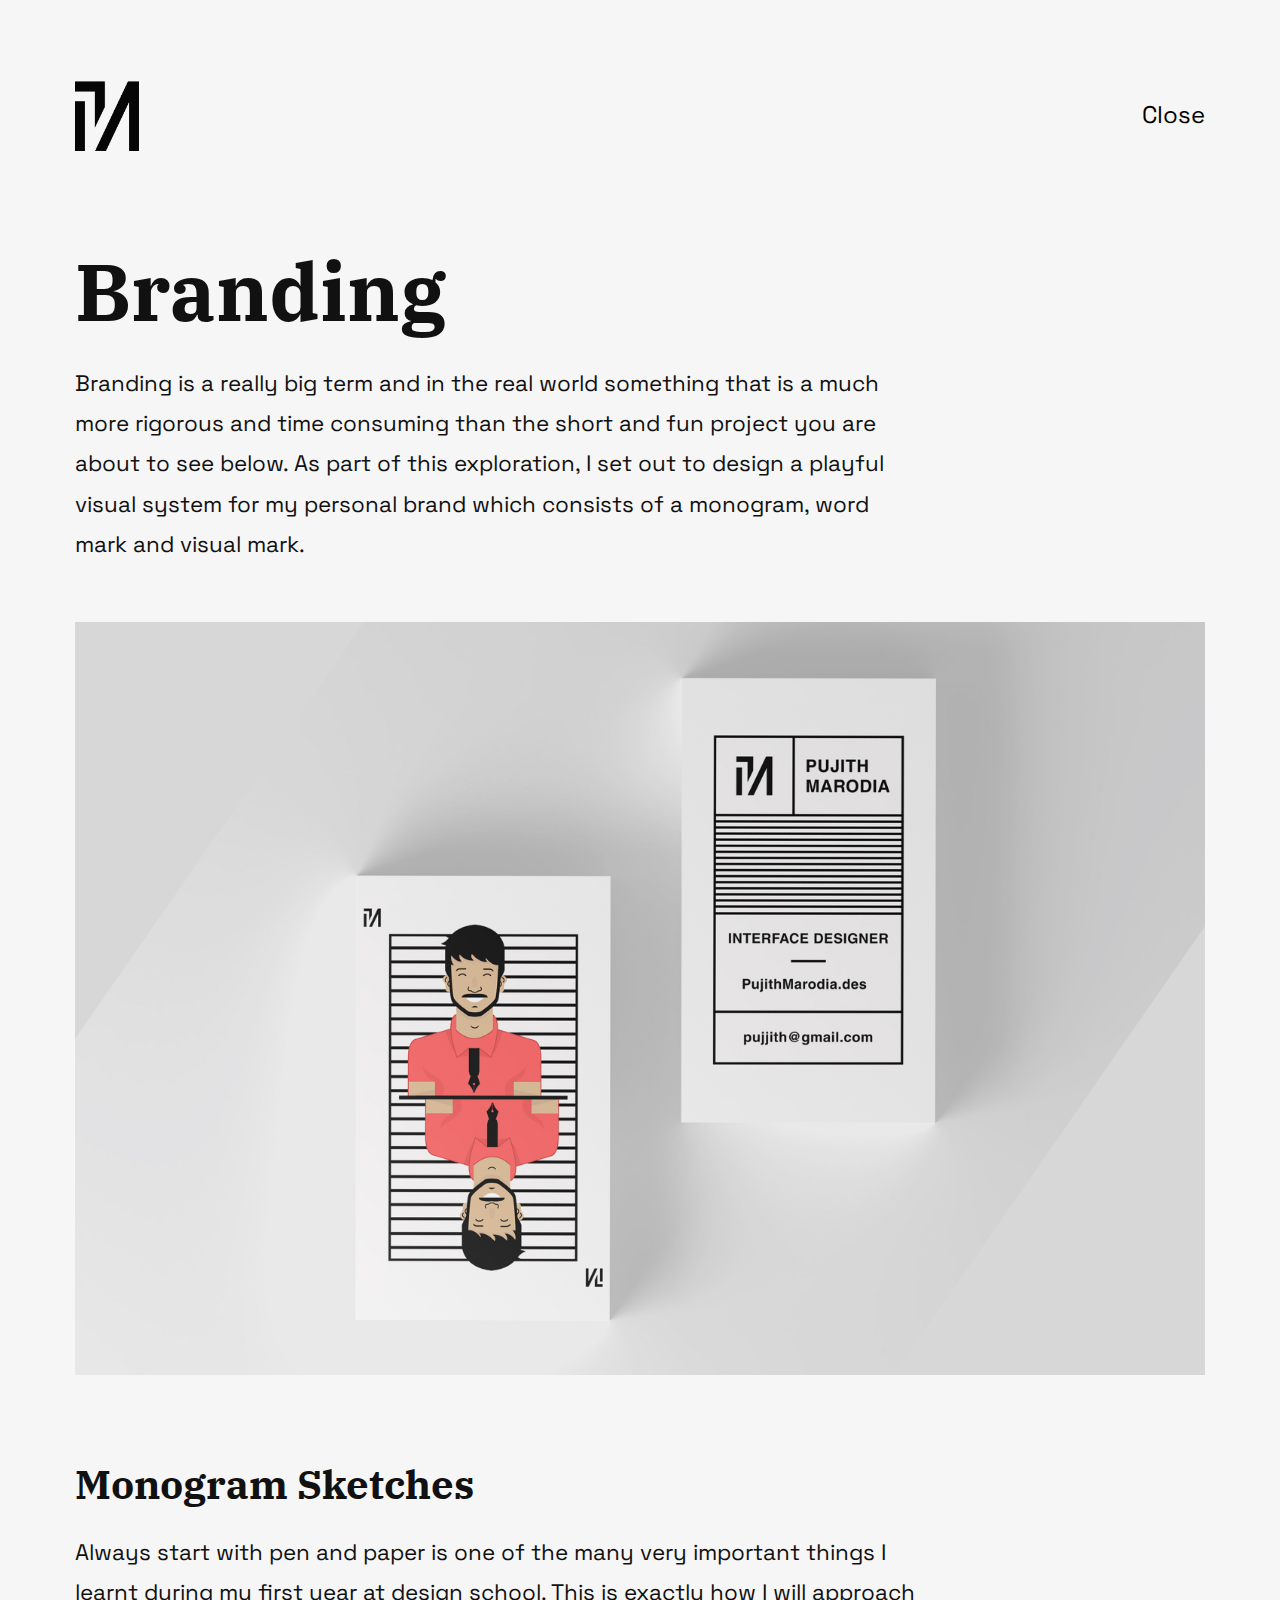
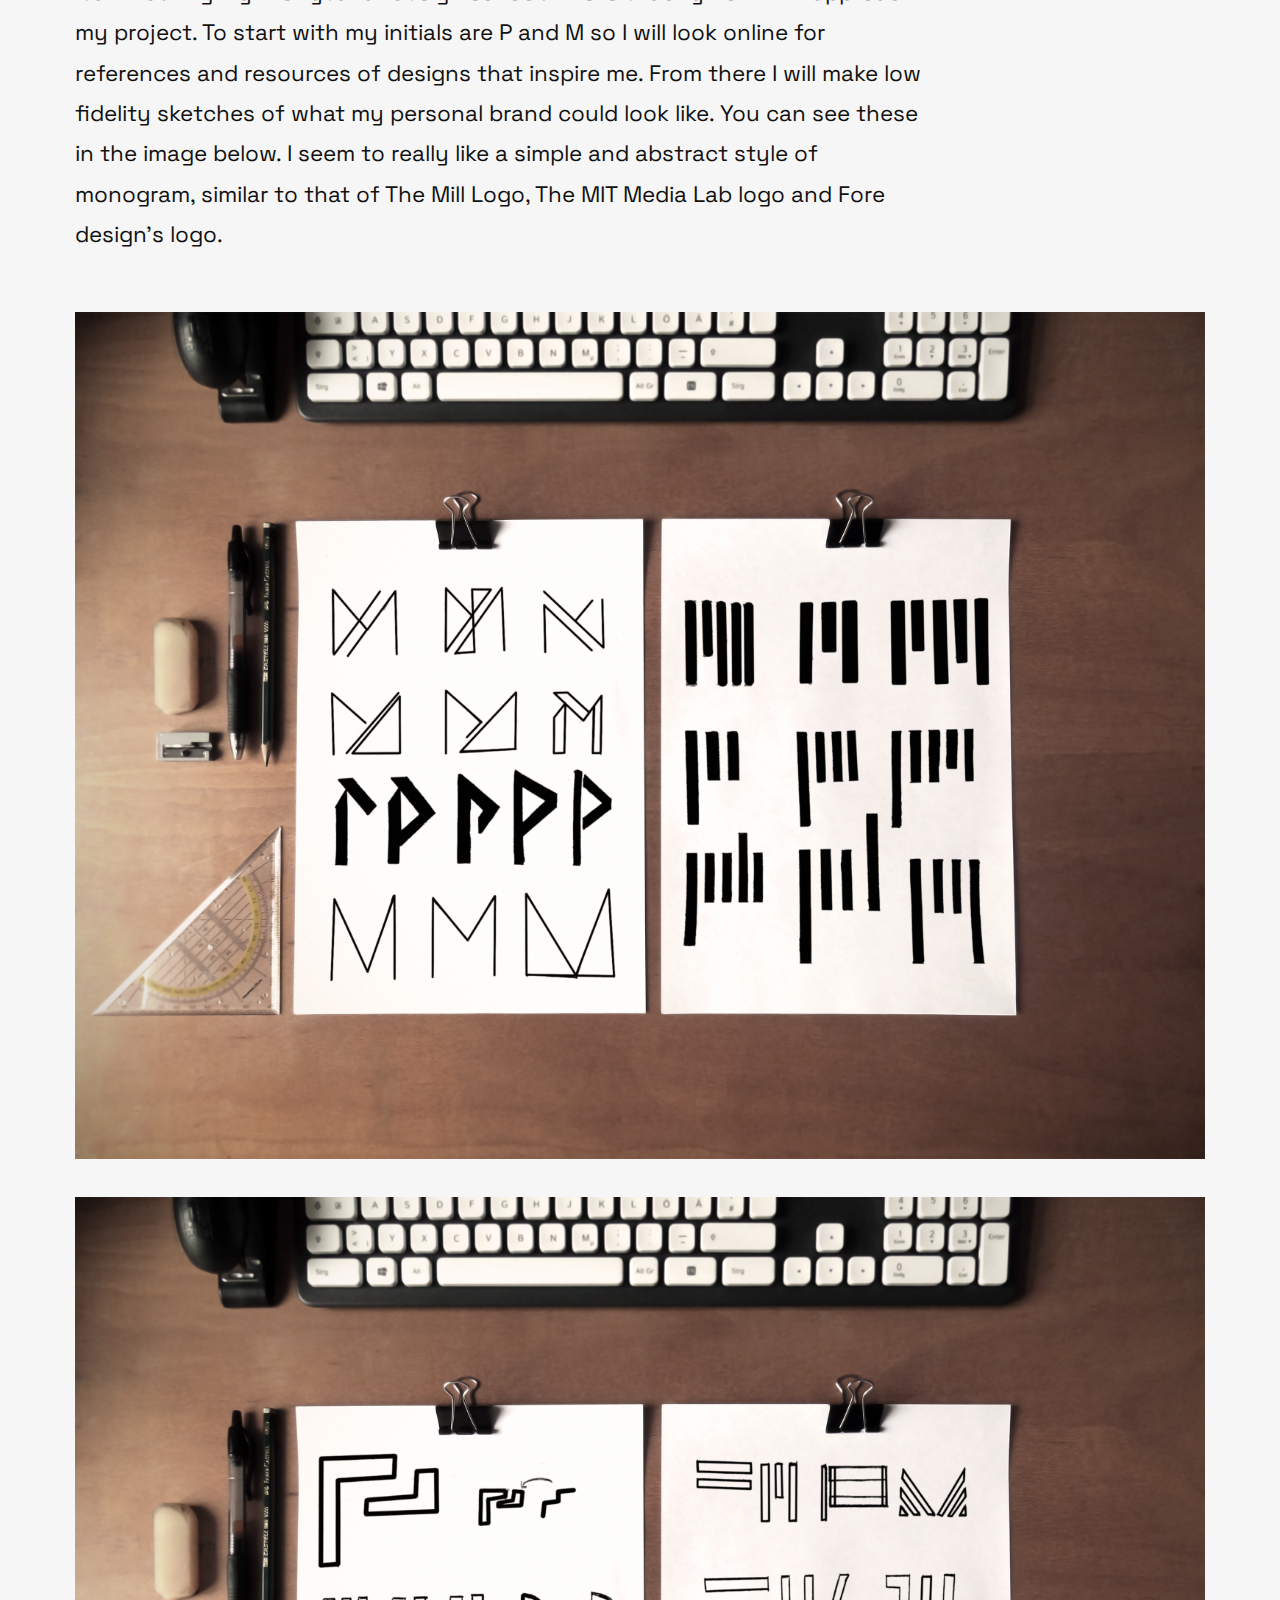
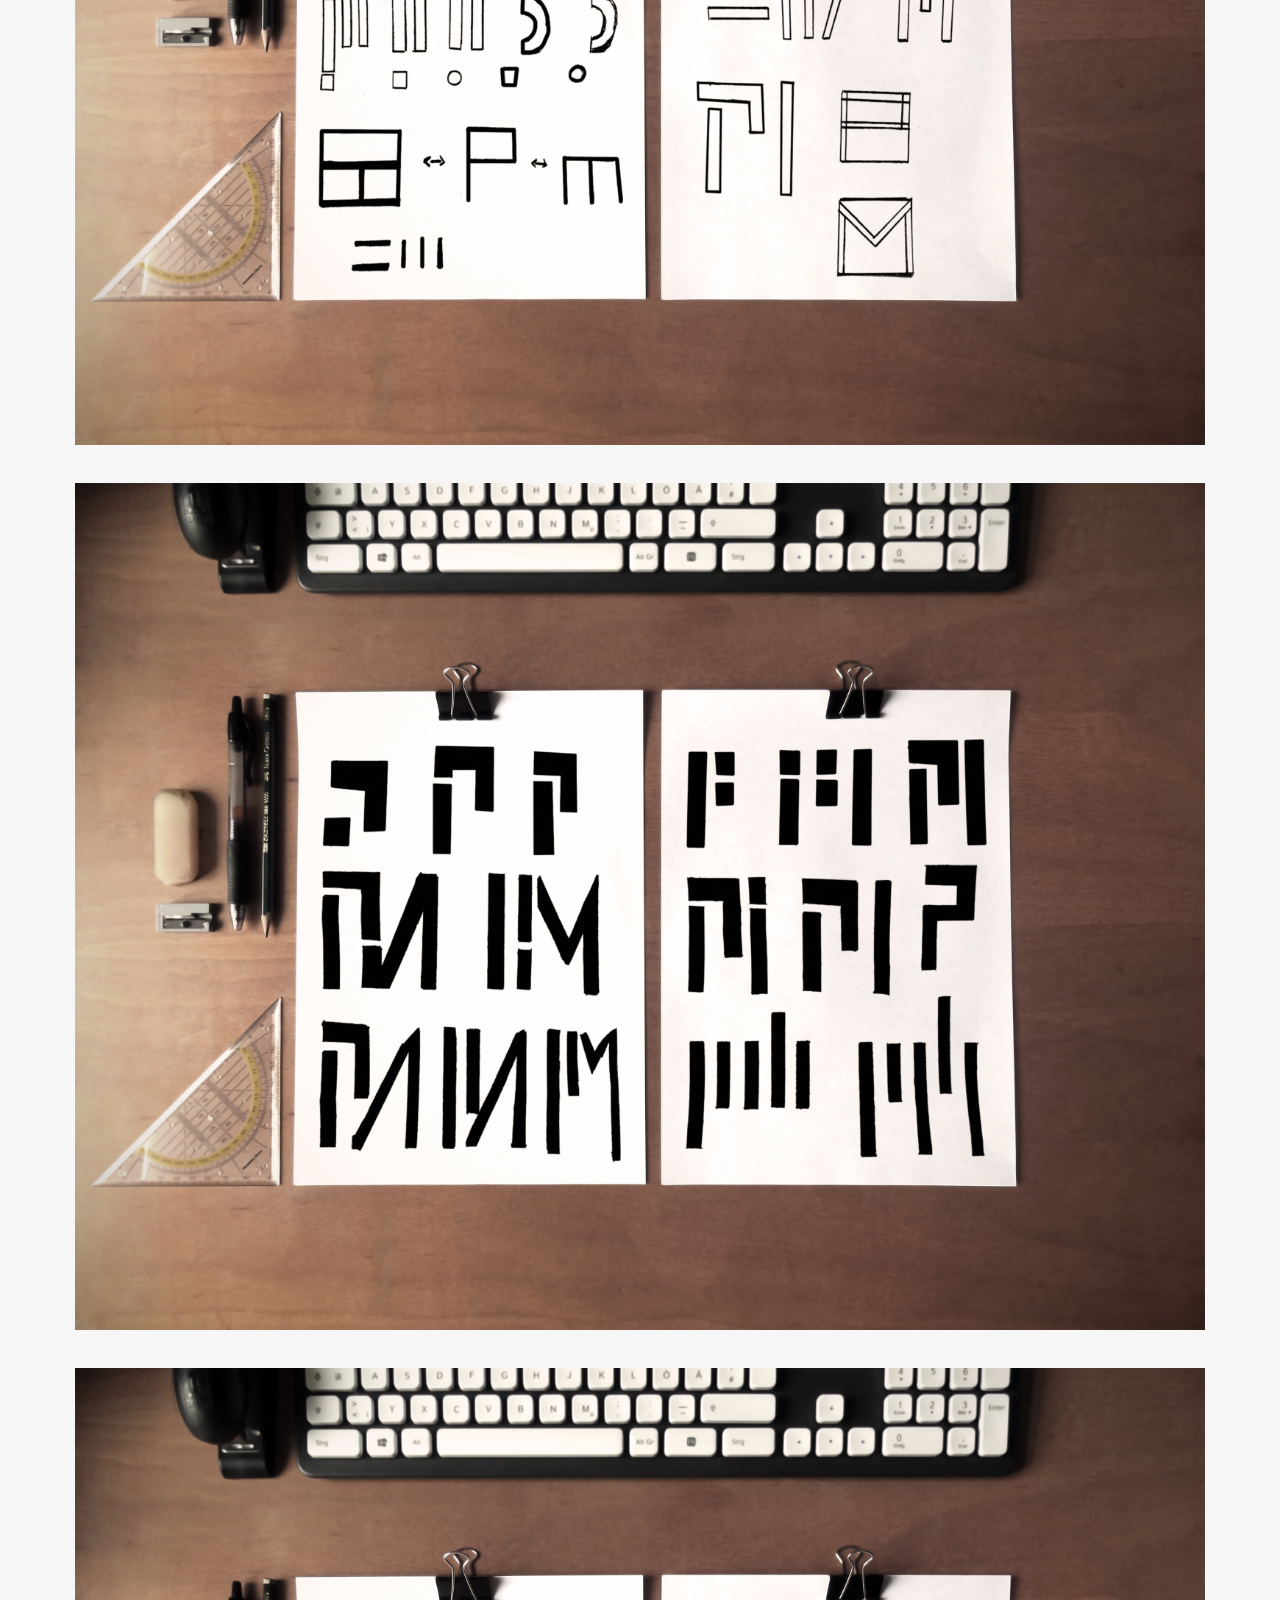
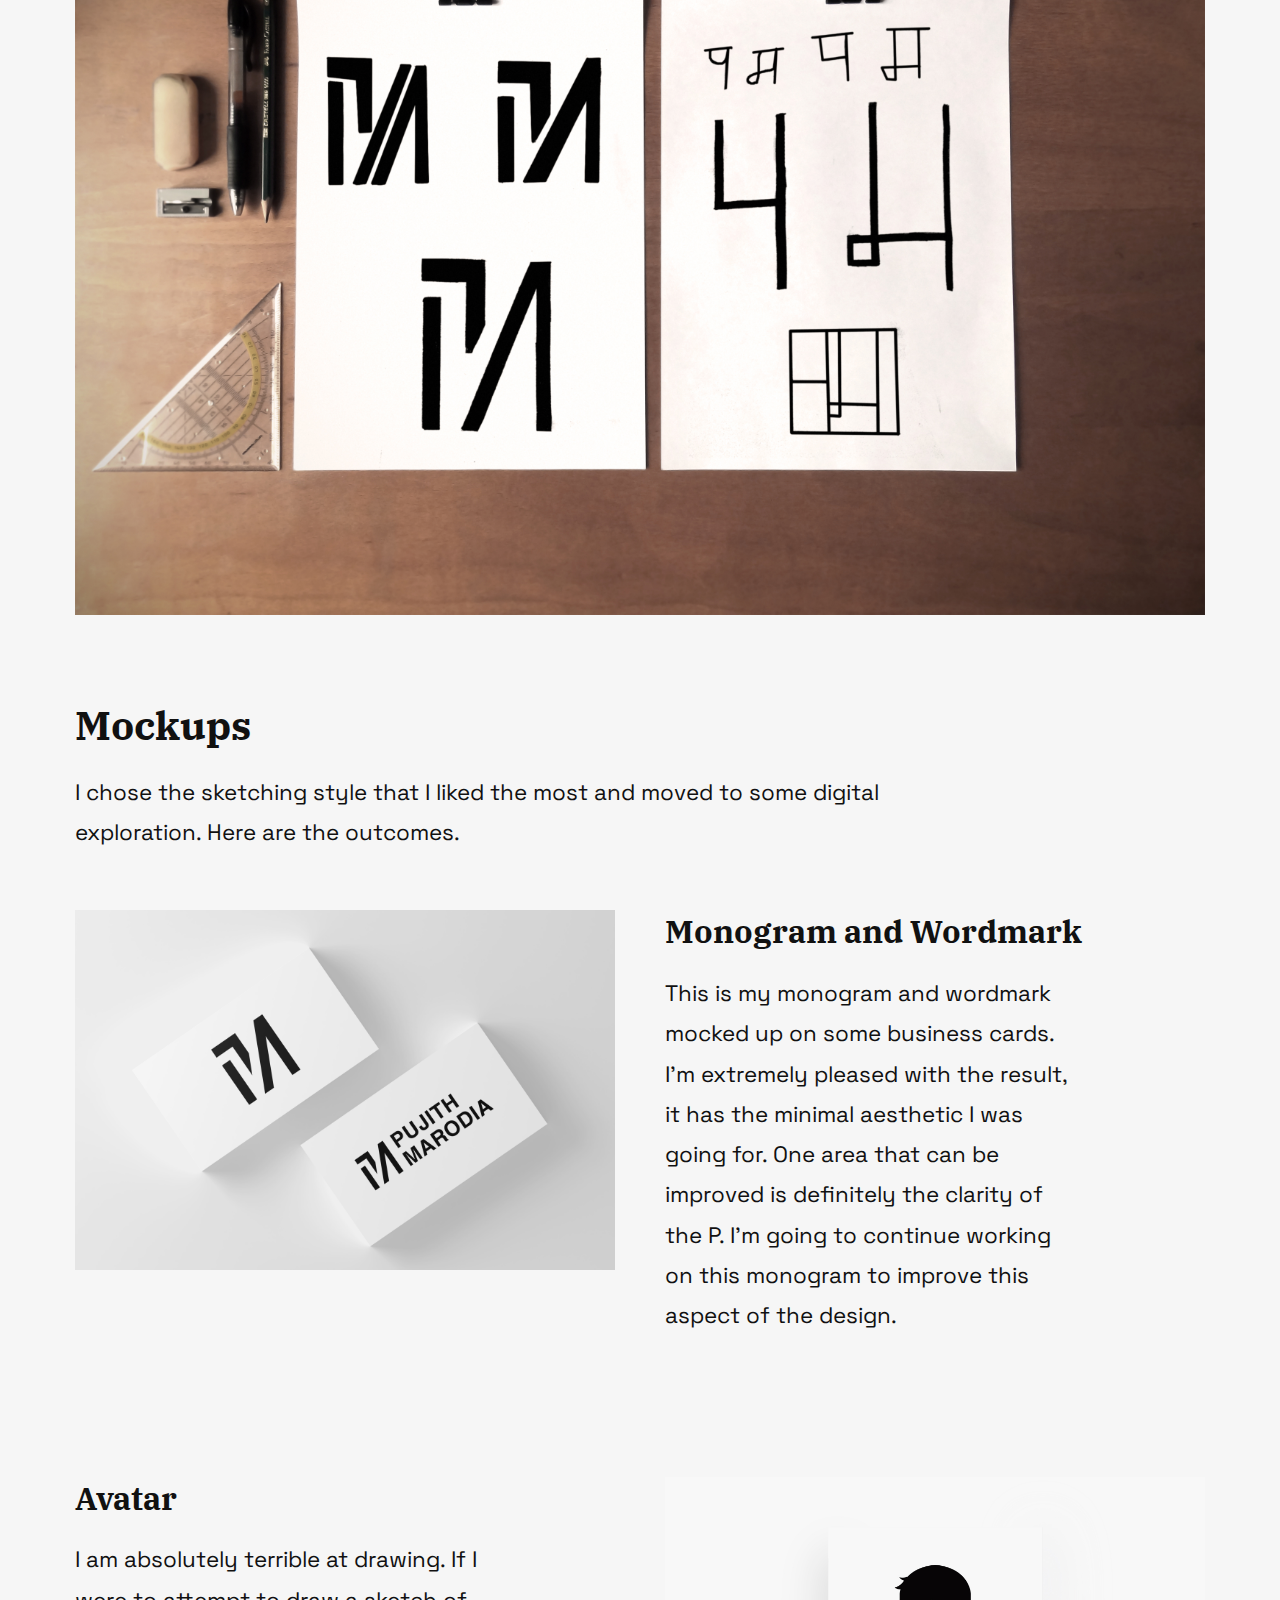
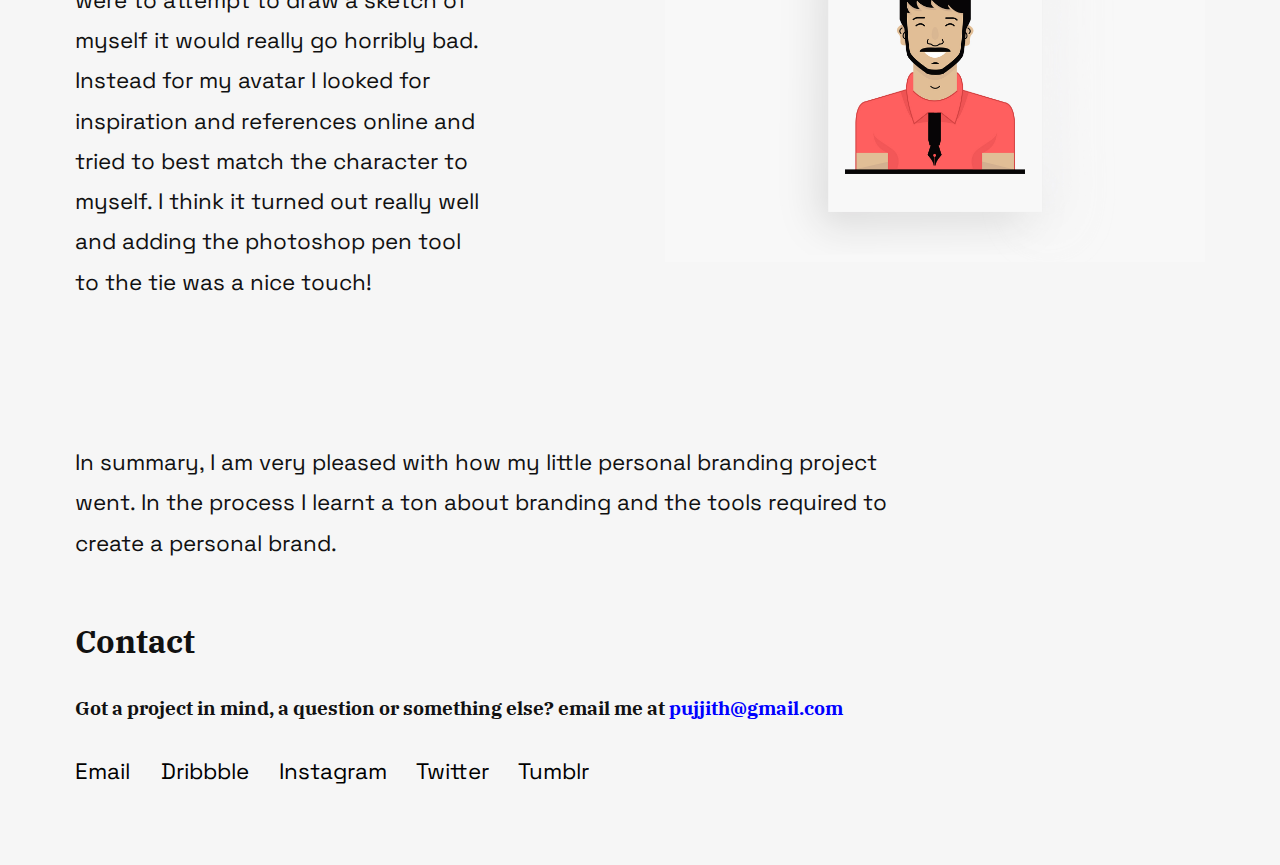
==== commit b507b82d: "Important portfolio changes" ====
--- a/branding.html
+++ b/branding.html
@@ -1,7 +1,6 @@
 <!doctype html>
 <html>
   <head>
-<!--   <link href="branding.css" rel="stylesheet" type="text/css">-->
    <meta name = "viewport" content= "width=device-width,intial-scale=1">
    <link href="portfoliostyle.css" rel="stylesheet" type="text/css">
    <link href="Casestudy.css" rel="stylesheet" type="text/css">
@@ -24,27 +23,22 @@
      
 </header>    
 
-<section class= "Intro">
+<section class="Heading">
     
 
-<h1>Branding</h1>
-<h2>Personal brand - Monogram, Avatar and Wordmark.</h2>
-   
-    
-<p>I created my brand in a way all the different elements (Monogram, Avatar, Workmark) looks like a consistent system. I incorporated all the elements and designed a business card which looks like a playing card.</p>
+<h1 class ="maintitle">Branding</h1>
+<p class ="mainpara">Branding is a really big term and in the real world something that is a much more rigorous and time consuming than the short and fun project you are about to see below. As part of this exploration, I set out to design a playful visual system for my personal brand which consists of a monogram, word mark and visual mark. </p>
 
 
-<img class = display1 src="Visual%20mark1.jpg">     
+<img class="display1" src="Visual%20mark1.jpg">     
     
 </section>
 
 <section>
        
-<h2>Research and Development</h2>
-<h2>Stage 1 - Monogram Sketches</h2>    
 
-    
-<p>My initials are P and M, Below are some of the sketches I made after seeking inspiration. I seem to really like a simple and abstract style of monogram, similar to that of The Mill Logo, The MIT Media Lab logo and Fore design’s logo.</p> 
+<h2 class="subtitle">Monogram Sketches</h2>    
+<p class ="mainpara">Always start with pen and paper is one of the many very important things I learnt during my first year at design school. This is exactly how I will approach my project. To start with my initials are P and M so I will look online for references and resources of designs that inspire me. From there I will make low fidelity sketches of what my personal brand could look like. You can see these in the image below. I seem to really like a simple and abstract style of monogram, similar to that of The Mill Logo, The MIT Media Lab logo and Fore design’s logo.</p> 
    
     
 <img class="wireframe1" src="a1.jpg">
@@ -53,35 +47,39 @@
     
 <img class="wireframe1" src="a3.jpg">
     
-<img class="wireframe1" src="a4.jpg">    
+<img class="wireframe2" src="a4.jpg">    
     
 </section>
 
 <section>
 
    
-<h2>Stage 2 - Design</h2>    
-
+<h2 class="subtitle">Mockups</h2>    
+<p class ="mainpara"> I chose the sketching style that I liked the most and moved to some digital exploration. Here are the outcomes.</p>
 <div class="design">
     
 <img class="screen1" src="Monogram%20and%20wordmark.jpg">
     
 <div class="content">    
 <h2 class="contenth">Monogram and Wordmark</h2>    
-<p class="para3">This is my final Monogram and Wordmark. I'm extremely pleased with the result, it has the minimal feel I was going for.</p> </div>     
+<p class="mainpara">This is my monogram and wordmark mocked up on some business cards. I'm extremely pleased with the result, it has the minimal aesthetic I was going for. One area
+    that can be improved is definitely the clarity of the P. I'm going to continue working on this monogram to improve this aspect of the design. </p> </div>     
 </div>
     
 <div class="design2">
         
 <div class="content">    
 <h2 class="contenth">Avatar</h2>    
-<p class="para3">I made some initial sketches of my personal avatar and then made it digital. I implemented a pen / pen tool in my avatar as the tie as I feel as a designer it is very fitting.</p> </div>     
+<p class="mainpara">I am absolutely terrible at drawing. If I were to attempt to draw a sketch of myself it would really go horribly bad. Instead for my avatar I looked
+    for inspiration and references online and tried to best match the character to myself. I think it turned out really well and adding the photoshop pen tool to the tie was a nice touch!</p> </div>     
      
 <img class="screen1" src="Avatar.jpg"> 
     
 </div>
          
 </section>
+    
+<p class="mainpara">In summary, I am very pleased with how my little personal branding project went. In the process I learnt a ton about branding and the tools required to create a personal brand.</p>    
     
 <section>
     
--- a/portfoliostyle.css
+++ b/portfoliostyle.css
@@ -58,6 +58,17 @@
     color: #0000FF;
 }
 
+.oops {
+    
+    color: #D9AD00;
+    text-decoration:line-through;
+}
+
+.update {
+
+color: red;
+
+}
 img.logo {
     
 max-width:3.7em;
@@ -78,7 +89,7 @@
 
 nav a:hover {
     
-    text-decoration:line-through;
+    text-decoration:underline;
     color: #5B5B5B;
 }
 
@@ -99,7 +110,7 @@
 }
 
 .social a:hover {
-    text-decoration:line-through;
+    text-decoration:underline;
     color: #5B5B5B;
 }
 
@@ -116,6 +127,8 @@
 }
 
 .title {
+    
+    padding-top: 3%;
     margin-bottom: 2%;
     
 }
--- a/Casestudy.css
+++ b/Casestudy.css
@@ -1,48 +1,44 @@
-.para p{
+.maintitle {
+     
+    font-size: 5rem;
+    padding-top: 3%;
+    margin-bottom: 2%;
+}
+
+.mainpara{
     
-font-size: 2.8em;
-line-height: 1.23em;
-margin-bottom: 13%;
+    font-size: 1.4rem;
+    margin-bottom: 5%;
+    margin-right: 25%;
+    line-height: 1.8em;
+}
+
+img {
+    
+    width: 100%;
     
 }
 
-.display1 {
+.display1{
     
     width: 100%;
-    margin-bottom: 12%;
+    margin-bottom: 7%;
 }
 
-.heading {
-    
-    line-height: 6em;
-    margin-bottom: 7%
-}
-
-.heading h1 {
-    
-    font-size: 5.3em;
-}
-
-.heading h2 {
-    
-    font-size: 3.5em;
-}
-
-.para2 p{
-    
-font-size: 2.8em;
-line-height: 1.23em;
-margin-bottom: 10%;
-    
+.subtitle {
+    font-size: 2.5rem;
+    margin-bottom: 2%;
 }
 
 .wireframe1 {
     
-   width: 100%;
-   margin-bottom: 8%; 
-    
+    margin-bottom: 3%;
 }
 
+.wireframe2 {
+    
+    margin-bottom: 7%;
+}
 .design {
     
     display: grid;
@@ -51,1177 +47,16 @@
     margin-bottom: 10%;
 }
 
-.para3 {
+.contenth {
     
-font-size: 2em;
-line-height: 1.23em;
+ font-size: 2rem;
+margin-bottom: 4%;
     
 }
-
-.screen1 {
-    width: 100%;
-}
-
-.contenth {
-    
-    font-size: 2.5em;
-    margin-bottom: 5%;
-}
-
 .design2 {
     
     display: grid;
     grid-template-columns: 1fr 1fr;
     grid-column-gap: 50px;
     margin-bottom: 10%; 
-}
-
-.design3 {
-    
-    display: grid;
-    grid-template-columns: 1fr 1fr;
-    grid-column-gap: 50px;
-    margin-bottom: 10%; 
-}
-
-.design4 {
-    
-    display: grid;
-    grid-template-columns: 1fr 1fr;
-    grid-column-gap: 50px;
-    margin-bottom: 10%; 
-}
-
-
-
-video {
-width: 160%;
-margin-left: -30%;    
-}
-
-.video1 {
-    overflow: hidden;
-    width: 55%;
-    margin: auto;
-    margin-bottom: 8%;
-}
-
-@media (max-width: 600px) {
-    
-body {
-        margin: 0px 30px 0px 30px;
-    }
-    
-img.logo {
-    
-max-width: 2em;
-height: auto;
-    
-}
-
-.navbar {
-    text-align: right;
-    
-}
-
-nav a {
-    text-decoration: none;
-    color: black;
-    font-size: .8em;
-    margin-left: 1.1em;
-}
-
-nav {
-    display: flex;
-    align-items: center;
-    justify-content:space-between;
-    margin-top: 12%;
-}
-
-.welcome {
-    margin-top: 20%;
-    margin-bottom: 10%;
-}
-
-.welcome h1 {
-
-    font-size: 4em;
-    
-}
-
-.welcome h2 {
-
-    font-size: 1.7em;
-}
-
-.para p{
-    
-font-size: 1.1em;
-line-height: 1.23em;
-margin-bottom: 15%;
-    
-}
-
-.display1 {
-    
-    width: 100%;
-    margin-bottom: 12%;
-}
-
-.heading {
-    
-    line-height: normal;
-    margin-bottom: 7%    
-}
-
-.heading h1 {
-    
-    font-size: 1.7em;
-    line-height: normal;
-    margin-bottom: 5%;
-}
-
-.heading h2 {
-    
-    font-size: 1.5em;
-}
-
-.para2 p{
-    
-font-size: 1.1em;
-line-height: 1.23em;
-margin-bottom: 10%;
-    
-}
-
-.wireframe1 {
-    
-   width: 100%;
-   margin-bottom: 8%; 
-    
-}
-
-.design {
-    
-    display: grid;
-    grid-template-columns: 1fr 1fr;
-    grid-column-gap: 30px;
-    margin-bottom: 10%;
-}
-
-.para3 {
-    
-font-size: .8em;
-line-height: 1.23em;
-    
-}
-
-.screen1 {
-    width: 100%;
-}
-
-.contenth {
-    
-    font-size: 1.4em;
-    margin-bottom: 5%;
-}
-
-.design2 {
-    
-    display: grid;
-    grid-template-columns: 1fr 1fr;
-    grid-column-gap: 30px;
-    margin-bottom: 10%; 
-}
-
-.design3 {
-    
-    display: grid;
-    grid-template-columns: 1fr 1fr;
-    grid-column-gap: 30px;
-    margin-bottom: 10%; 
-}
-
-.design4 {
-    
-    display: grid;
-    grid-template-columns: 1fr 1fr;
-    grid-column-gap: 30px;
-    margin-bottom: 10%; 
-}
-
-
-
-video {
-width: 160%;
-margin-left: -30%;    
-}
-
-.video1 {
-    overflow: hidden;
-    width: 55%;
-    margin: auto;
-    margin-bottom: 8%;
-}
-    
-}
-
-@media (min-width: 600px) {
-    
-body {
-        margin: 0px 30px 0px 30px;
-    }
-    
-img.logo {
-    
-max-width: 3.2em;
-height: auto;
-    
-}
-
-.navbar {
-    text-align: right;
-    
-}
-
-nav a {
-    text-decoration: none;
-    color: black;
-    font-size: 1.2em;
-    margin-left: 1.1em;
-}
-
-nav {
-    display: flex;
-    align-items: center;
-    justify-content:space-between;
-    margin-top: 12%;
-}
-
-.welcome {
-    margin-top: 20%;
-    margin-bottom: 20%;
-}
-
-.welcome h1 {
-
-    font-size: 10em;
-    
-}
-
-.welcome h2 {
-
-    font-size: 3.5em;
-}
-
-.para p{
-    
-font-size: 2em;
-line-height: 1.23em;
-margin-bottom: 20%;
-    
-}
-
-.display1 {
-    
-    width: 100%;
-    margin-bottom: 15%;
-}
-
-.heading {
-    
-    line-height: normal;
-    margin-bottom: 9%    
-}
-
-.heading h1 {
-    
-    font-size: 3.5em;
-    line-height: normal;
-    margin-bottom: 4%;
-}
-
-.heading h2 {
-    
-    font-size: 2.5em;
-}
-
-.para2 p{
-    
-font-size: 2em;
-line-height: 1.23em;
-margin-bottom: 10%;
-    
-}
-
-.wireframe1 {
-    
-   width: 100%;
-   margin-bottom: 8%; 
-    
-}
-
-.design {
-    
-    display: grid;
-    grid-template-columns: 1fr 1fr;
-    grid-column-gap: 30px;
-    margin-bottom: 10%;
-}
-
-.para3 {
-    
-font-size: 1.3em;
-line-height: 1.3em;
-    
-}
-
-.screen1 {
-    width: 100%;
-}
-
-.contenth {
-    
-    font-size: 2.3em;
-    margin-bottom: 5%;
-}
-
-.design2 {
-    
-    display: grid;
-    grid-template-columns: 1fr 1fr;
-    grid-column-gap: 30px;
-    margin-bottom: 10%; 
-}
-
-.design3 {
-    
-    display: grid;
-    grid-template-columns: 1fr 1fr;
-    grid-column-gap: 30px;
-    margin-bottom: 10%; 
-}
-
-.design4 {
-    
-    display: grid;
-    grid-template-columns: 1fr 1fr;
-    grid-column-gap: 30px;
-    margin-bottom: 10%; 
-}
-
-
-
-video {
-width: 160%;
-margin-left: -30%;    
-}
-
-.video1 {
-    overflow: hidden;
-    width: 55%;
-    margin: auto;
-    margin-bottom: 8%;
-}
-    
-}
-
-
-
-@media (min-width: 768px) {
-    
-body {
-        margin: 0px 50px 0px 50px;
-    }
-    
-img.logo {
-    
-max-width: 3.6em;
-height: auto;
-    
-}
-
-.navbar {
-    text-align: right;
-    
-}
-
-nav a {
-    text-decoration: none;
-    color: black;
-    font-size: 1.3em;
-    margin-left: 1.1em;
-}
-
-nav {
-    display: flex;
-    align-items: center;
-    justify-content:space-between;
-    margin-top: 12%;
-}
-
-.welcome {
-    margin-top: 17%;
-    margin-bottom: 17%;
-}
-
-.welcome h1 {
-
-    font-size: 11em;
-    
-}
-
-.welcome h2 {
-
-    font-size: 4em;
-}
-
-.para p{
-    
-font-size: 2.3em;
-line-height: 1.23em;
-margin-bottom: 17%;
-    
-}
-
-.display1 {
-    
-    width: 100%;
-    margin-bottom: 15%;
-}
-
-.heading {
-    
-    line-height: normal;
-    margin-bottom: 9%    
-}
-
-.heading h1 {
-    
-    font-size: 4em;
-    line-height: normal;
-    margin-bottom: 4%;
-}
-
-.heading h2 {
-    
-    font-size: 3em;
-}
-
-.para2 p{
-    
-font-size: 2.3em;
-line-height: 1.23em;
-margin-bottom: 10%;
-    
-}
-
-.wireframe1 {
-    
-   width: 100%;
-   margin-bottom: 8%; 
-    
-}
-
-.design {
-    
-    display: grid;
-    grid-template-columns: 1fr 1fr;
-    grid-column-gap: 40px;
-    margin-bottom: 10%;
-}
-
-.para3 {
-    
-font-size: 1.6em;
-line-height: 1.3em;
-    
-}
-
-.screen1 {
-    width: 100%;
-}
-
-.contenth {
-    
-    font-size: 2.6em;
-    margin-bottom: 5%;
-}
-
-.design2 {
-    
-    display: grid;
-    grid-template-columns: 1fr 1fr;
-    grid-column-gap: 40px;
-    margin-bottom: 10%; 
-}
-
-.design3 {
-    
-    display: grid;
-    grid-template-columns: 1fr 1fr;
-    grid-column-gap: 40px;
-    margin-bottom: 10%; 
-}
-
-.design4 {
-    
-    display: grid;
-    grid-template-columns: 1fr 1fr;
-    grid-column-gap: 40px;
-    margin-bottom: 10%; 
-}
-
-
-
-video {
-width: 160%;
-margin-left: -30%;    
-}
-
-.video1 {
-    overflow: hidden;
-    width: 55%;
-    margin: auto;
-    margin-bottom: 8%;
-}
-    
-}
-
-@media (min-width: 900px) {
-    
-body {
-        margin: 0px 65px 0px 65px;
-    }
-    
-img.logo {
-    
-max-width: 4em;
-height: auto;
-    
-}
-
-.navbar {
-    text-align: right;
-    
-}
-
-nav a {
-    text-decoration: none;
-    color: black;
-    font-size: 1.5em;
-    margin-left: 1.3em;
-}
-
-nav {
-    display: flex;
-    align-items: center;
-    justify-content:space-between;
-    margin-top: 10%;
-}
-
-.welcome {
-    margin-top: 17%;
-    margin-bottom: 17%;
-}
-
-.welcome h1 {
-
-    font-size: 12em;
-    
-}
-
-.welcome h2 {
-
-    font-size: 4.2em;
-}
-
-.para p{
-    
-font-size: 2.5em;
-line-height: 1.23em;
-margin-bottom: 17%;
-    
-}
-
-.display1 {
-    
-    width: 100%;
-    margin-bottom: 15%;
-}
-
-.heading {
-    
-    line-height: normal;
-    margin-bottom: 9%    
-}
-
-.heading h1 {
-    
-    font-size: 4em;
-    line-height: normal;
-    margin-bottom: 4%;
-}
-
-.heading h2 {
-    
-    font-size: 3.1em;
-}
-
-.para2 p{
-    
-font-size: 2.5em;
-line-height: 1.23em;
-margin-bottom: 10%;
-    
-}
-
-.wireframe1 {
-    
-   width: 100%;
-   margin-bottom: 8%; 
-    
-}
-
-.design {
-    
-    display: grid;
-    grid-template-columns: 1fr 1fr;
-    grid-column-gap: 40px;
-    margin-bottom: 10%;
-}
-
-.para3 {
-    
-font-size: 1.8em;
-line-height: 1.3em;
-    
-}
-
-.screen1 {
-    width: 100%;
-}
-
-.contenth {
-    
-    font-size: 2.8em;
-    margin-bottom: 5%;
-}
-
-.design2 {
-    
-    display: grid;
-    grid-template-columns: 1fr 1fr;
-    grid-column-gap: 40px;
-    margin-bottom: 10%; 
-}
-
-.design3 {
-    
-    display: grid;
-    grid-template-columns: 1fr 1fr;
-    grid-column-gap: 40px;
-    margin-bottom: 10%; 
-}
-
-.design4 {
-    
-    display: grid;
-    grid-template-columns: 1fr 1fr;
-    grid-column-gap: 40px;
-    margin-bottom: 10%; 
-}
-
-
-
-video {
-width: 160%;
-margin-left: -30%;    
-}
-
-.video1 {
-    overflow: hidden;
-    width: 55%;
-    margin: auto;
-    margin-bottom: 8%;
-}
-    
-}
-
-@media (min-width: 1080px) {
-    
-body {
-        margin: 0px 75px 0px 75px;
-    }
-    
-img.logo {
-    
-max-width: 4em;
-height: auto;
-    
-}
-
-.navbar {
-    text-align: right;
-    
-}
-
-nav a {
-    text-decoration: none;
-    color: black;
-    font-size: 1.5em;
-    margin-left: 1.3em;
-}
-
-nav {
-    display: flex;
-    align-items: center;
-    justify-content:space-between;
-    margin-top: 7%;
-}
-
-.welcome {
-    margin-top: 15%;
-    margin-bottom: 15%;
-}
-
-.welcome h1 {
-
-    font-size: 12em;
-    
-}
-
-.welcome h2 {
-
-    font-size: 4.7em;
-}
-
-.para p{
-    
-font-size: 2.7em;
-line-height: 1.23em;
-margin-bottom: 15%;
-    
-}
-
-.display1 {
-    
-    width: 100%;
-    margin-bottom: 15%;
-}
-
-.heading {
-    
-    line-height: normal;
-    margin-bottom: 9%    
-}
-
-.heading h1 {
-    
-    font-size: 4.5em;
-    line-height: normal;
-    margin-bottom: 3%;
-}
-
-.heading h2 {
-    
-    font-size: 3.5em;
-}
-
-.para2 p{
-    
-font-size: 2.7em;
-line-height: 1.23em;
-margin-bottom: 10%;
-    
-}
-
-.wireframe1 {
-    
-   width: 100%;
-   margin-bottom: 8%; 
-    
-}
-
-.design {
-    
-    display: grid;
-    grid-template-columns: 1fr 1fr;
-    grid-column-gap: 50px;
-    margin-bottom: 10%;
-}
-
-.para3 {
-    
-font-size: 2em;
-line-height: 1.3em;
-    
-}
-
-.screen1 {
-    width: 100%;
-}
-
-.contenth {
-    
-    font-size: 3.2em;
-    margin-bottom: 5%;
-}
-
-.design2 {
-    
-    display: grid;
-    grid-template-columns: 1fr 1fr;
-    grid-column-gap: 50px;
-    margin-bottom: 10%; 
-}
-
-.design3 {
-    
-    display: grid;
-    grid-template-columns: 1fr 1fr;
-    grid-column-gap: 50px;
-    margin-bottom: 10%; 
-}
-
-.design4 {
-    
-    display: grid;
-    grid-template-columns: 1fr 1fr;
-    grid-column-gap: 50px;
-    margin-bottom: 10%; 
-}
-
-
-
-video {
-width: 160%;
-margin-left: -30%;    
-}
-
-.video1 {
-    overflow: hidden;
-    width: 55%;
-    margin: auto;
-    margin-bottom: 8%;
-}
-    
-}
-
-@media (min-width: 1366px) {
-    
-body {
-        margin: 0px 100px 0px 100px;
-    }
-    
-img.logo {
-    
-max-width: 4em;
-height: auto;
-    
-}
-
-.navbar {
-    text-align: right;
-    
-}
-
-nav a {
-    text-decoration: none;
-    color: black;
-    font-size: 1.5em;
-    margin-left: 1.3em;
-}
-
-nav {
-    display: flex;
-    align-items: center;
-    justify-content:space-between;
-    margin-top: 7%;
-}
-
-.welcome {
-    margin-top: 15%;
-    margin-bottom: 15%;
-}
-
-.welcome h1 {
-
-    font-size: 14em;
-    
-}
-
-.welcome h2 {
-
-    font-size: 5.3em;
-}
-
-.para p{
-    
-font-size: 3em;
-line-height: 1.23em;
-margin-bottom: 15%;
-    
-}
-
-.display1 {
-    
-    width: 100%;
-    margin-bottom: 13%;
-}
-
-.heading {
-    
-    line-height: normal;
-    margin-bottom: 8%    
-}
-
-.heading h1 {
-    
-    font-size: 5.3em;
-    line-height: normal;
-    margin-bottom: 2%;
-}
-
-.heading h2 {
-    
-    font-size: 3.5em;
-}
-
-.para2 p{
-    
-font-size: 3em;
-line-height: 1.23em;
-margin-bottom: 10%;
-    
-}
-
-.wireframe1 {
-    
-   width: 100%;
-   margin-bottom: 8%; 
-    
-}
-
-.design {
-    
-    display: grid;
-    grid-template-columns: 1fr 1fr;
-    grid-column-gap: 50px;
-    margin-bottom: 10%;
-}
-
-.para3 {
-    
-font-size: 2.2em;
-line-height: 1.2em;
-    
-}
-
-.screen1 {
-    width: 100%;
-}
-
-.contenth {
-    
-    font-size: 3.3em;
-    margin-bottom: 5%;
-}
-
-.design2 {
-    
-    display: grid;
-    grid-template-columns: 1fr 1fr;
-    grid-column-gap: 50px;
-    margin-bottom: 10%; 
-}
-
-.design3 {
-    
-    display: grid;
-    grid-template-columns: 1fr 1fr;
-    grid-column-gap: 50px;
-    margin-bottom: 10%; 
-}
-
-.design4 {
-    
-    display: grid;
-    grid-template-columns: 1fr 1fr;
-    grid-column-gap: 50px;
-    margin-bottom: 10%; 
-}
-
-
-
-video {
-width: 160%;
-margin-left: -30%;    
-}
-
-.video1 {
-    overflow: hidden;
-    width: 55%;
-    margin: auto;
-    margin-bottom: 8%;
-}
-    
-}
-
-@media (min-width: 1600px) {
-    
-body {
-        margin: 0px 110px 0px 110px;
-    }
-    
-img.logo {
-    
-max-width: 4.5em;
-height: auto;
-    
-}
-
-.navbar {
-    text-align: right;
-    
-}
-
-nav a {
-    text-decoration: none;
-    color: black;
-    font-size: 2.1em;
-    margin-left: 1.3em;
-}
-
-nav {
-    display: flex;
-    align-items: center;
-    justify-content:space-between;
-    margin-top: 8%;
-}
-
-.welcome {
-    margin-top: 15%;
-    margin-bottom: 15%;
-}
-
-.welcome h1 {
-
-    font-size: 15em;
-    
-}
-
-.welcome h2 {
-
-    font-size: 5.5em;
-}
-
-.para p{
-    
-font-size: 3.2em;
-line-height: 1.23em;
-margin-bottom: 15%;
-    
-}
-
-.display1 {
-    
-    width: 100%;
-    margin-bottom: 13%;
-}
-
-.heading {
-    
-    line-height: normal;
-    margin-bottom: 8%    
-}
-
-.heading h1 {
-    
-    font-size: 5.5em;
-    line-height: normal;
-    margin-bottom: 2%;
-}
-
-.heading h2 {
-    
-    font-size: 3.7em;
-}
-
-.para2 p{
-    
-font-size: 3.2em;
-line-height: 1.23em;
-margin-bottom: 10%;
-    
-}
-
-.wireframe1 {
-    
-   width: 100%;
-   margin-bottom: 8%; 
-    
-}
-
-.design {
-    
-    display: grid;
-    grid-template-columns: 1fr 1fr;
-    grid-column-gap: 50px;
-    margin-bottom: 10%;
-}
-
-.para3 {
-    
-font-size: 2.5em;
-line-height: 1.2em;
-    
-}
-
-.screen1 {
-    width: 100%;
-}
-
-.contenth {
-    
-    font-size: 3.5em;
-    margin-bottom: 5%;
-}
-
-.design2 {
-    
-    display: grid;
-    grid-template-columns: 1fr 1fr;
-    grid-column-gap: 50px;
-    margin-bottom: 10%; 
-}
-
-.design3 {
-    
-    display: grid;
-    grid-template-columns: 1fr 1fr;
-    grid-column-gap: 50px;
-    margin-bottom: 10%; 
-}
-
-.design4 {
-    
-    display: grid;
-    grid-template-columns: 1fr 1fr;
-    grid-column-gap: 50px;
-    margin-bottom: 10%; 
-}
-
-
-
-video {
-width: 160%;
-margin-left: -30%;    
-}
-
-.video1 {
-    overflow: hidden;
-    width: 55%;
-    margin: auto;
-    margin-bottom: 8%;
-}
+}